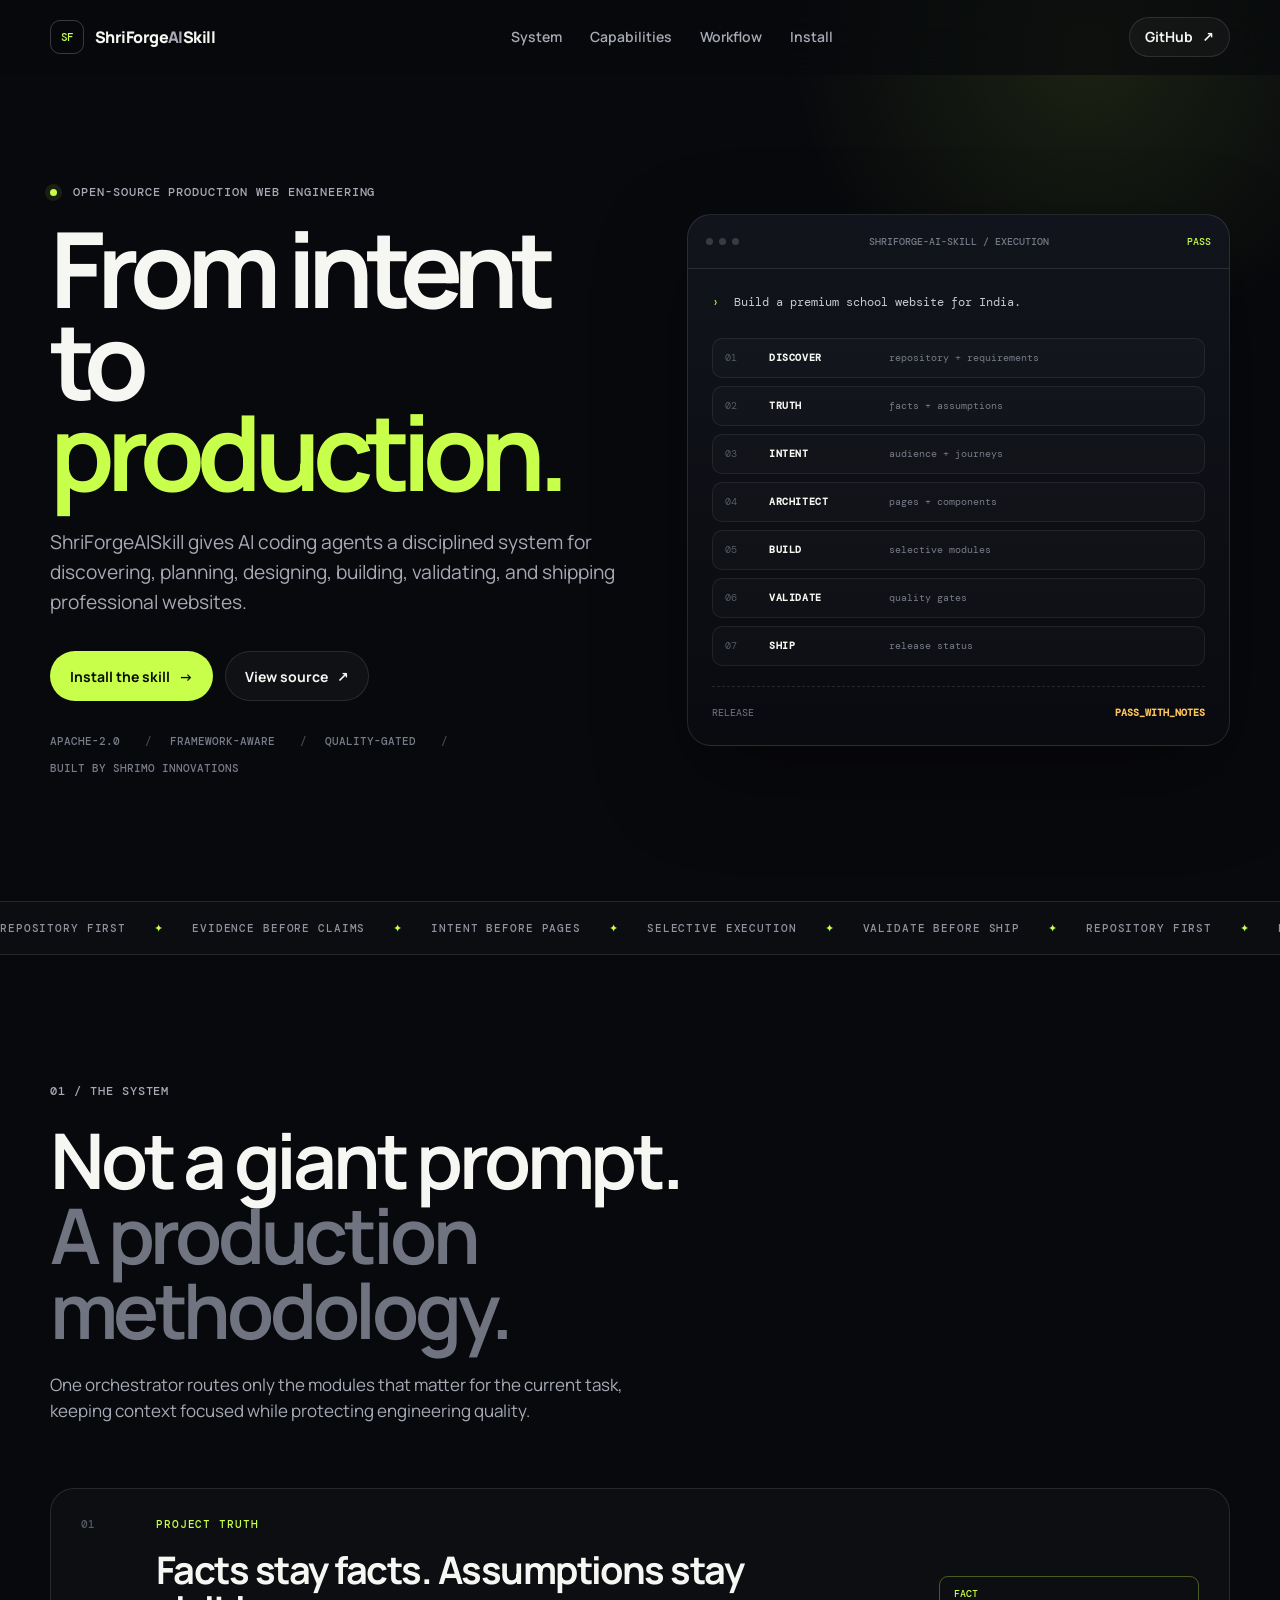
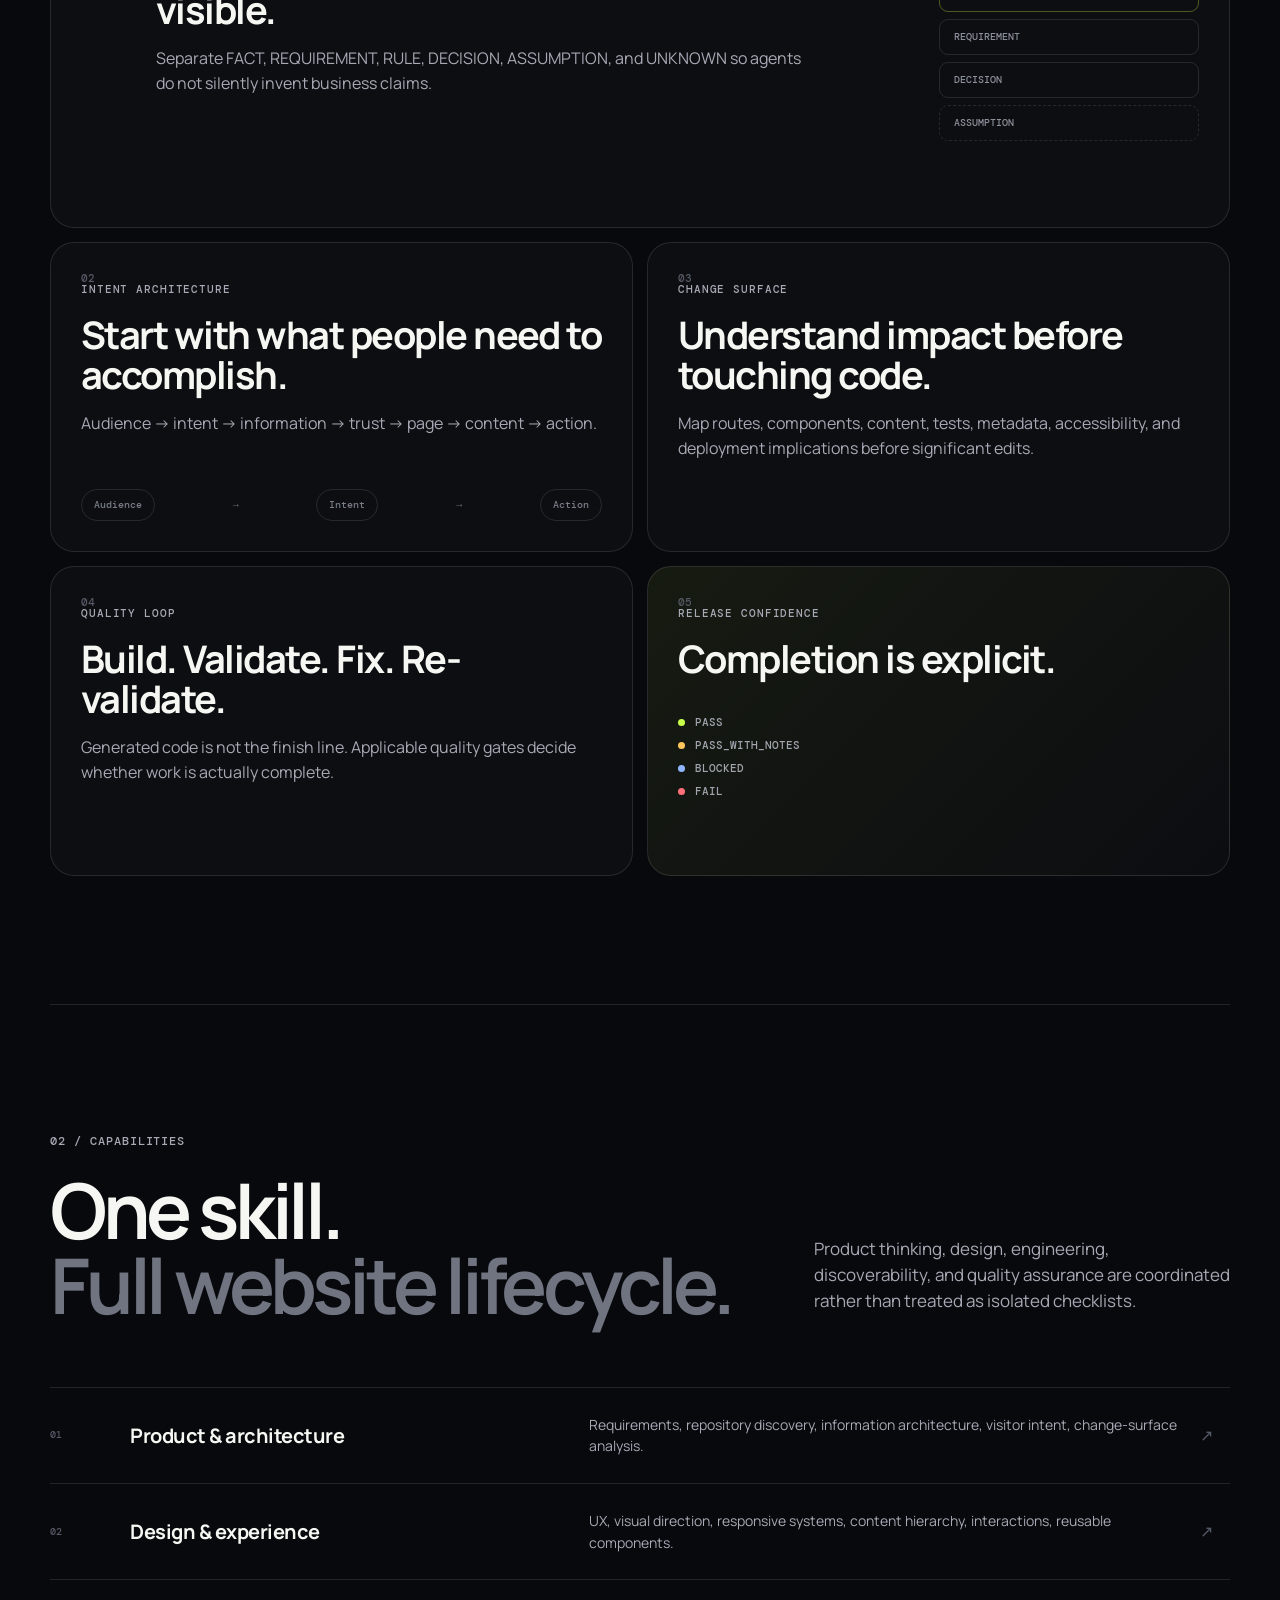
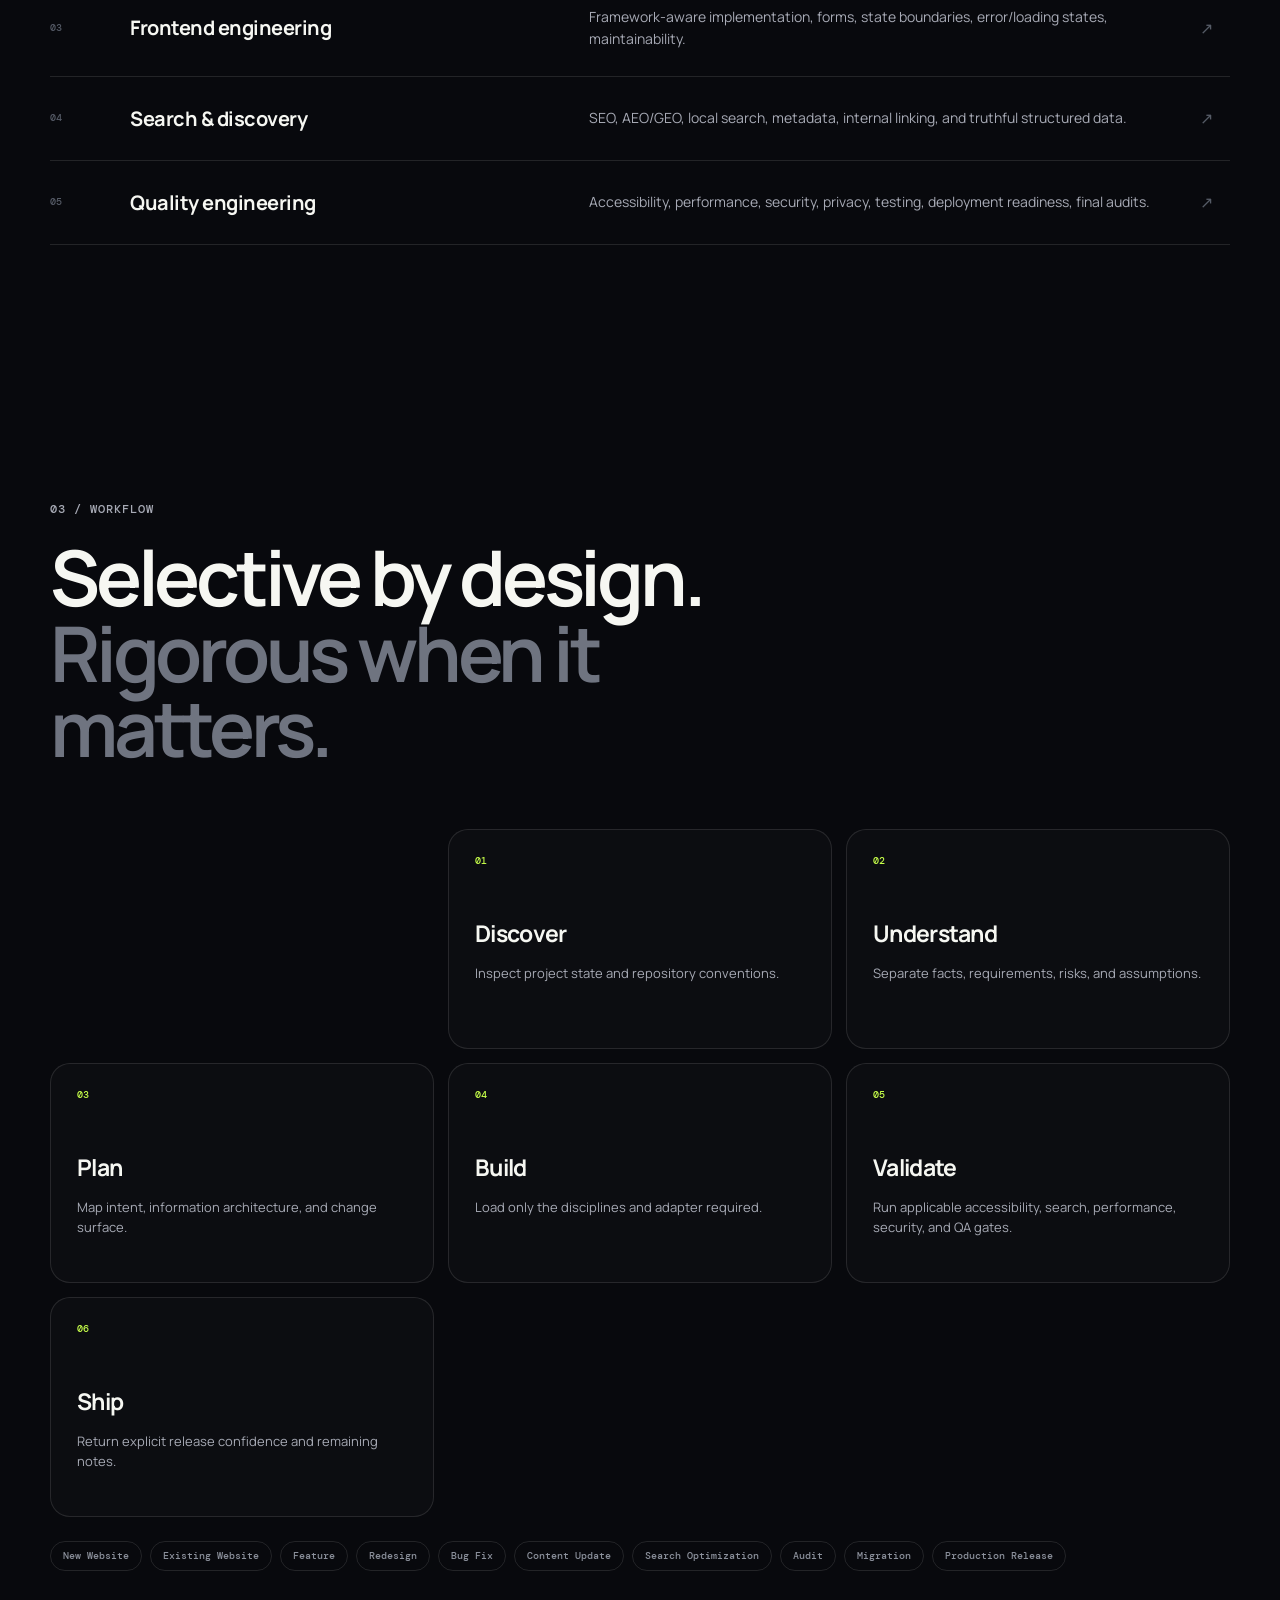
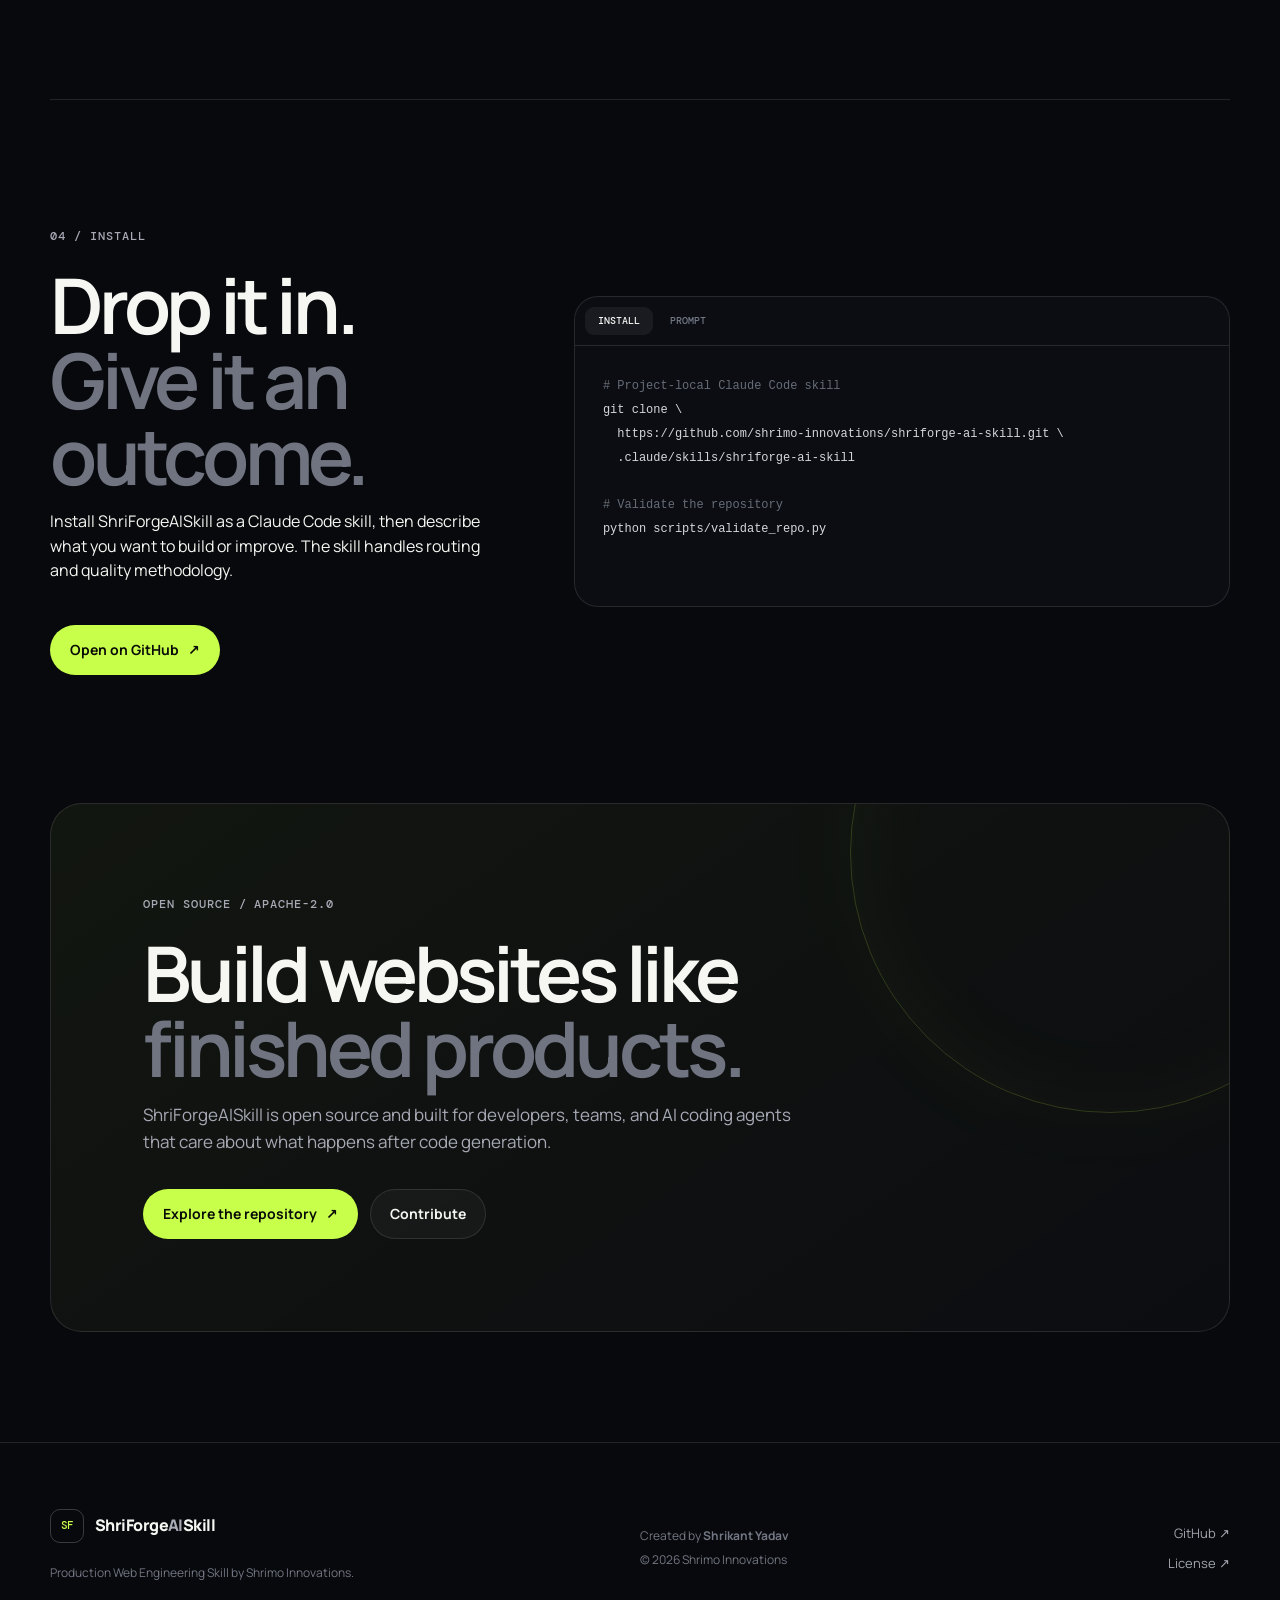
==== docs/index.html @ 7e8d6f3f "feat: add official GitHub Pages website for v1.1.0" ====
<!doctype html>
<html lang="en">
<head>
  <meta charset="utf-8">
  <meta name="viewport" content="width=device-width, initial-scale=1">
  <meta name="description" content="ShriForgeAISkill is an open-source production web engineering skill by Shrimo Innovations for planning, designing, building, validating, and shipping professional websites.">
  <meta name="theme-color" content="#08090d">
  <meta property="og:title" content="ShriForgeAISkill — Production Web Engineering Skill">
  <meta property="og:description" content="From intent to production. An open-source Agent Skill by Shrimo Innovations.">
  <meta property="og:type" content="website">
  <meta name="twitter:card" content="summary_large_image">
  <title>ShriForgeAISkill — Production Web Engineering Skill</title>
  <link rel="preconnect" href="https://fonts.googleapis.com">
  <link rel="preconnect" href="https://fonts.gstatic.com" crossorigin>
  <link href="https://fonts.googleapis.com/css2?family=DM+Mono:wght@400;500&family=Manrope:wght@400;500;600;700;800&display=swap" rel="stylesheet">
  <link rel="stylesheet" href="styles.css">
  <script defer src="script.js"></script>
</head>
<body>
  <a class="skip-link" href="#main">Skip to content</a>

  <div class="page-glow" aria-hidden="true"></div>
  <div class="grid-noise" aria-hidden="true"></div>

  <header class="site-header" data-header>
    <div class="shell nav-wrap">
      <a class="brand" href="#top" aria-label="ShriForgeAISkill home">
        <span class="brand-mark" aria-hidden="true">SF</span>
        <span>ShriForge<span class="brand-soft">AI</span>Skill</span>
      </a>

      <nav class="desktop-nav" aria-label="Primary navigation">
        <a href="#system">System</a>
        <a href="#capabilities">Capabilities</a>
        <a href="#workflow">Workflow</a>
        <a href="#install">Install</a>
      </nav>

      <a class="button button-small button-ghost" href="https://github.com/shrimo-innovations/shriforge-ai-skill" target="_blank" rel="noreferrer">
        GitHub
        <span aria-hidden="true">↗</span>
      </a>
    </div>
  </header>

  <main id="main">
    <section class="hero shell" id="top">
      <div class="hero-copy reveal">
        <p class="eyebrow"><span class="status-dot" aria-hidden="true"></span> Open-source production web engineering</p>
        <h1>From intent<br>to <span class="accent">production.</span></h1>
        <p class="hero-lede">
          ShriForgeAISkill gives AI coding agents a disciplined system for discovering, planning,
          designing, building, validating, and shipping professional websites.
        </p>
        <div class="hero-actions">
          <a class="button button-primary" href="#install">Install the skill <span aria-hidden="true">→</span></a>
          <a class="button button-ghost" href="https://github.com/shrimo-innovations/shriforge-ai-skill" target="_blank" rel="noreferrer">View source <span aria-hidden="true">↗</span></a>
        </div>
        <div class="hero-meta" aria-label="Project details">
          <span>Apache-2.0</span>
          <span>Framework-aware</span>
          <span>Quality-gated</span>
          <span>Built by Shrimo Innovations</span>
        </div>
      </div>

      <div class="hero-system reveal" aria-label="ShriForgeAISkill workflow visualization">
        <div class="terminal-card">
          <div class="terminal-top">
            <span class="terminal-dots" aria-hidden="true"><i></i><i></i><i></i></span>
            <span class="terminal-title">shriforge-ai-skill / execution</span>
            <span class="terminal-state">PASS</span>
          </div>
          <div class="terminal-body">
            <p><span class="prompt">›</span> Build a premium school website for India.</p>
            <div class="trace">
              <div><span>01</span><strong>DISCOVER</strong><em>repository + requirements</em></div>
              <div><span>02</span><strong>TRUTH</strong><em>facts + assumptions</em></div>
              <div><span>03</span><strong>INTENT</strong><em>audience + journeys</em></div>
              <div><span>04</span><strong>ARCHITECT</strong><em>pages + components</em></div>
              <div><span>05</span><strong>BUILD</strong><em>selective modules</em></div>
              <div><span>06</span><strong>VALIDATE</strong><em>quality gates</em></div>
              <div><span>07</span><strong>SHIP</strong><em>release status</em></div>
            </div>
            <div class="terminal-result">
              <span>release</span>
              <strong>PASS_WITH_NOTES</strong>
            </div>
          </div>
        </div>
      </div>
    </section>

    <section class="marquee" aria-label="Core principles">
      <div class="marquee-track">
        <span>REPOSITORY FIRST</span><i>✦</i><span>EVIDENCE BEFORE CLAIMS</span><i>✦</i><span>INTENT BEFORE PAGES</span><i>✦</i><span>SELECTIVE EXECUTION</span><i>✦</i><span>VALIDATE BEFORE SHIP</span><i>✦</i>
        <span>REPOSITORY FIRST</span><i>✦</i><span>EVIDENCE BEFORE CLAIMS</span><i>✦</i><span>INTENT BEFORE PAGES</span><i>✦</i><span>SELECTIVE EXECUTION</span><i>✦</i><span>VALIDATE BEFORE SHIP</span><i>✦</i>
      </div>
    </section>

    <section class="section shell" id="system">
      <div class="section-heading reveal">
        <p class="kicker">01 / THE SYSTEM</p>
        <h2>Not a giant prompt.<br><span>A production methodology.</span></h2>
        <p>One orchestrator routes only the modules that matter for the current task, keeping context focused while protecting engineering quality.</p>
      </div>

      <div class="feature-grid">
        <article class="feature-card feature-card-wide reveal">
          <div class="feature-index">01</div>
          <div>
            <p class="card-label">Project Truth</p>
            <h3>Facts stay facts. Assumptions stay visible.</h3>
            <p>Separate FACT, REQUIREMENT, RULE, DECISION, ASSUMPTION, and UNKNOWN so agents do not silently invent business claims.</p>
          </div>
          <div class="truth-stack" aria-hidden="true">
            <span class="truth-fact">FACT</span>
            <span>REQUIREMENT</span>
            <span>DECISION</span>
            <span class="truth-assumption">ASSUMPTION</span>
          </div>
        </article>

        <article class="feature-card reveal">
          <div class="feature-index">02</div>
          <p class="card-label">Intent architecture</p>
          <h3>Start with what people need to accomplish.</h3>
          <p>Audience → intent → information → trust → page → content → action.</p>
          <div class="mini-flow" aria-hidden="true"><span>Audience</span><b>→</b><span>Intent</span><b>→</b><span>Action</span></div>
        </article>

        <article class="feature-card reveal">
          <div class="feature-index">03</div>
          <p class="card-label">Change surface</p>
          <h3>Understand impact before touching code.</h3>
          <p>Map routes, components, content, tests, metadata, accessibility, and deployment implications before significant edits.</p>
        </article>

        <article class="feature-card reveal">
          <div class="feature-index">04</div>
          <p class="card-label">Quality loop</p>
          <h3>Build. Validate. Fix. Re-validate.</h3>
          <p>Generated code is not the finish line. Applicable quality gates decide whether work is actually complete.</p>
        </article>

        <article class="feature-card feature-card-accent reveal">
          <div class="feature-index">05</div>
          <p class="card-label">Release confidence</p>
          <h3>Completion is explicit.</h3>
          <div class="release-list">
            <span><i class="state-pass"></i> PASS</span>
            <span><i class="state-notes"></i> PASS_WITH_NOTES</span>
            <span><i class="state-block"></i> BLOCKED</span>
            <span><i class="state-fail"></i> FAIL</span>
          </div>
        </article>
      </div>
    </section>

    <section class="section section-border shell" id="capabilities">
      <div class="section-heading section-heading-split reveal">
        <div>
          <p class="kicker">02 / CAPABILITIES</p>
          <h2>One skill.<br><span>Full website lifecycle.</span></h2>
        </div>
        <p>Product thinking, design, engineering, discoverability, and quality assurance are coordinated rather than treated as isolated checklists.</p>
      </div>

      <div class="capability-list">
        <article class="cap-row reveal">
          <span class="cap-num">01</span><h3>Product & architecture</h3><p>Requirements, repository discovery, information architecture, visitor intent, change-surface analysis.</p><span class="cap-arrow" aria-hidden="true">↗</span>
        </article>
        <article class="cap-row reveal">
          <span class="cap-num">02</span><h3>Design & experience</h3><p>UX, visual direction, responsive systems, content hierarchy, interactions, reusable components.</p><span class="cap-arrow" aria-hidden="true">↗</span>
        </article>
        <article class="cap-row reveal">
          <span class="cap-num">03</span><h3>Frontend engineering</h3><p>Framework-aware implementation, forms, state boundaries, error/loading states, maintainability.</p><span class="cap-arrow" aria-hidden="true">↗</span>
        </article>
        <article class="cap-row reveal">
          <span class="cap-num">04</span><h3>Search & discovery</h3><p>SEO, AEO/GEO, local search, metadata, internal linking, and truthful structured data.</p><span class="cap-arrow" aria-hidden="true">↗</span>
        </article>
        <article class="cap-row reveal">
          <span class="cap-num">05</span><h3>Quality engineering</h3><p>Accessibility, performance, security, privacy, testing, deployment readiness, final audits.</p><span class="cap-arrow" aria-hidden="true">↗</span>
        </article>
      </div>
    </section>

    <section class="section shell" id="workflow">
      <div class="section-heading reveal">
        <p class="kicker">03 / WORKFLOW</p>
        <h2>Selective by design.<br><span>Rigorous when it matters.</span></h2>
      </div>

      <div class="workflow-board reveal">
        <div class="workflow-line" aria-hidden="true"></div>
        <div class="workflow-step"><span>01</span><strong>Discover</strong><p>Inspect project state and repository conventions.</p></div>
        <div class="workflow-step"><span>02</span><strong>Understand</strong><p>Separate facts, requirements, risks, and assumptions.</p></div>
        <div class="workflow-step"><span>03</span><strong>Plan</strong><p>Map intent, information architecture, and change surface.</p></div>
        <div class="workflow-step"><span>04</span><strong>Build</strong><p>Load only the disciplines and adapter required.</p></div>
        <div class="workflow-step"><span>05</span><strong>Validate</strong><p>Run applicable accessibility, search, performance, security, and QA gates.</p></div>
        <div class="workflow-step"><span>06</span><strong>Ship</strong><p>Return explicit release confidence and remaining notes.</p></div>
      </div>

      <div class="workflow-tags reveal" aria-label="Supported workflows">
        <span>New Website</span><span>Existing Website</span><span>Feature</span><span>Redesign</span><span>Bug Fix</span><span>Content Update</span><span>Search Optimization</span><span>Audit</span><span>Migration</span><span>Production Release</span>
      </div>
    </section>

    <section class="section section-border shell" id="install">
      <div class="install-grid">
        <div class="section-heading reveal">
          <p class="kicker">04 / INSTALL</p>
          <h2>Drop it in.<br><span>Give it an outcome.</span></h2>
          <p>Install ShriForgeAISkill as a Claude Code skill, then describe what you want to build or improve. The skill handles routing and quality methodology.</p>
          <a class="button button-primary" href="https://github.com/shrimo-innovations/shriforge-ai-skill" target="_blank" rel="noreferrer">Open on GitHub <span aria-hidden="true">↗</span></a>
        </div>

        <div class="code-panel reveal">
          <div class="code-tabs" role="tablist" aria-label="Installation examples">
            <button class="code-tab is-active" type="button" role="tab" aria-selected="true" data-code-tab="install">Install</button>
            <button class="code-tab" type="button" role="tab" aria-selected="false" data-code-tab="prompt">Prompt</button>
          </div>
          <pre class="code-block is-active" data-code-panel="install"><code><span class="code-comment"># Project-local Claude Code skill</span>
git clone \
  https://github.com/shrimo-innovations/shriforge-ai-skill.git \
  .claude/skills/shriforge-ai-skill

<span class="code-comment"># Validate the repository</span>
python scripts/validate_repo.py</code></pre>
          <pre class="code-block" data-code-panel="prompt"><code>Build a production-ready website for a school in India.

Make it professional, trustworthy and mobile-first.
Handle architecture, design, implementation, SEO,
accessibility, performance, testing and final validation.

Do not invent school facts.</code></pre>
        </div>
      </div>
    </section>

    <section class="cta-section shell reveal">
      <div class="cta-orb" aria-hidden="true"></div>
      <p class="kicker">OPEN SOURCE / APACHE-2.0</p>
      <h2>Build websites like<br><span>finished products.</span></h2>
      <p>ShriForgeAISkill is open source and built for developers, teams, and AI coding agents that care about what happens after code generation.</p>
      <div class="hero-actions cta-actions">
        <a class="button button-primary" href="https://github.com/shrimo-innovations/shriforge-ai-skill" target="_blank" rel="noreferrer">Explore the repository <span aria-hidden="true">↗</span></a>
        <a class="button button-ghost" href="https://github.com/shrimo-innovations/shriforge-ai-skill/issues" target="_blank" rel="noreferrer">Contribute</a>
      </div>
    </section>
  </main>

  <footer class="site-footer">
    <div class="shell footer-grid">
      <div>
        <a class="brand footer-brand" href="#top"><span class="brand-mark" aria-hidden="true">SF</span><span>ShriForge<span class="brand-soft">AI</span>Skill</span></a>
        <p>Production Web Engineering Skill by Shrimo Innovations.</p>
      </div>
      <div class="footer-meta">
        <p>Created by <strong>Shrikant Yadav</strong></p>
        <p>© <span data-year></span> Shrimo Innovations</p>
      </div>
      <div class="footer-links">
        <a href="https://github.com/shrimo-innovations/shriforge-ai-skill" target="_blank" rel="noreferrer">GitHub ↗</a>
        <a href="https://github.com/shrimo-innovations/shriforge-ai-skill/blob/main/LICENSE" target="_blank" rel="noreferrer">License ↗</a>
      </div>
    </div>
  </footer>
</body>
</html>
---- docs/styles.css ----
:root {
  --bg: #08090d;
  --surface: #0e1016;
  --surface-2: #12151d;
  --line: rgba(255, 255, 255, .11);
  --line-strong: rgba(255, 255, 255, .2);
  --text: #f6f7f2;
  --muted: #a7aab5;
  --accent: #c7ff4a;
  --accent-2: #78f5c6;
  --danger: #ff6f77;
  --warning: #ffc65b;
  --radius: 24px;
  --shell: min(1180px, calc(100vw - 40px));
}

* { box-sizing: border-box; }
html { scroll-behavior: smooth; }
body {
  margin: 0;
  color: var(--text);
  background: var(--bg);
  font-family: "Manrope", system-ui, sans-serif;
  line-height: 1.55;
  overflow-x: hidden;
}

a { color: inherit; text-decoration: none; }
button, a { -webkit-tap-highlight-color: transparent; }
button { font: inherit; }
::selection { background: var(--accent); color: #0a0c08; }

.skip-link {
  position: fixed;
  left: 16px;
  top: 16px;
  z-index: 1000;
  padding: 10px 14px;
  background: var(--accent);
  color: #0a0c08;
  transform: translateY(-140%);
  transition: transform .2s ease;
}
.skip-link:focus { transform: translateY(0); }

:focus-visible { outline: 2px solid var(--accent); outline-offset: 4px; }

.page-glow {
  position: fixed;
  inset: -30vh auto auto 60vw;
  width: 50vw;
  height: 50vw;
  border-radius: 50%;
  background: radial-gradient(circle, rgba(199,255,74,.10), rgba(199,255,74,0) 68%);
  pointer-events: none;
  z-index: -2;
}

.grid-noise {
  position: fixed;
  inset: 0;
  z-index: -3;
  pointer-events: none;
  opacity: .22;
  background-image:
    linear-gradient(rgba(255,255,255,.03) 1px, transparent 1px),
    linear-gradient(90deg, rgba(255,255,255,.03) 1px, transparent 1px);
  background-size: 72px 72px;
  mask-image: linear-gradient(to bottom, black, transparent 90%);
}

.shell { width: var(--shell); margin-inline: auto; }

.site-header {
  position: sticky;
  top: 0;
  z-index: 100;
  border-bottom: 1px solid transparent;
  background: rgba(8,9,13,.68);
  backdrop-filter: blur(18px);
  transition: border-color .2s ease, background .2s ease;
}
.site-header.is-scrolled { border-bottom-color: var(--line); background: rgba(8,9,13,.88); }
.nav-wrap { min-height: 74px; display: flex; align-items: center; justify-content: space-between; gap: 24px; }
.brand { display: inline-flex; align-items: center; gap: 11px; font-weight: 800; letter-spacing: -.035em; }
.brand-mark {
  width: 34px;
  height: 34px;
  display: grid;
  place-items: center;
  border: 1px solid var(--line-strong);
  border-radius: 10px;
  color: var(--accent);
  font: 500 11px/1 "DM Mono", monospace;
}
.brand-soft { color: var(--muted); }
.desktop-nav { display: flex; gap: 28px; color: var(--muted); font-size: 14px; font-weight: 600; }
.desktop-nav a { transition: color .2s ease; }
.desktop-nav a:hover { color: var(--text); }

.button {
  display: inline-flex;
  align-items: center;
  justify-content: center;
  gap: 9px;
  min-height: 50px;
  padding: 0 19px;
  border: 1px solid transparent;
  border-radius: 999px;
  font-weight: 700;
  font-size: 14px;
  transition: transform .2s ease, border-color .2s ease, background .2s ease;
}
.button:hover { transform: translateY(-2px); }
.button-small { min-height: 40px; padding-inline: 15px; }
.button-primary { background: var(--accent); color: #0a0c08; }
.button-primary:hover { background: #d2ff68; }
.button-ghost { background: rgba(255,255,255,.035); border-color: var(--line); }
.button-ghost:hover { border-color: var(--line-strong); background: rgba(255,255,255,.065); }

.hero {
  min-height: calc(100vh - 74px);
  display: grid;
  grid-template-columns: 1.02fr .98fr;
  align-items: center;
  gap: 72px;
  padding-block: 72px 88px;
}
.eyebrow, .kicker {
  margin: 0 0 22px;
  color: var(--muted);
  font: 500 12px/1.4 "DM Mono", monospace;
  letter-spacing: .08em;
  text-transform: uppercase;
}
.status-dot { display: inline-block; width: 7px; height: 7px; margin-right: 8px; border-radius: 50%; background: var(--accent); box-shadow: 0 0 0 5px rgba(199,255,74,.09); }
.hero h1 {
  margin: 0;
  font-size: clamp(60px, 8.2vw, 118px);
  line-height: .87;
  letter-spacing: -.075em;
  font-weight: 700;
}
.accent { color: var(--accent); }
.hero-lede {
  max-width: 660px;
  margin: 32px 0 0;
  color: var(--muted);
  font-size: clamp(17px, 1.5vw, 20px);
}
.hero-actions { display: flex; flex-wrap: wrap; gap: 12px; margin-top: 34px; }
.hero-meta { display: flex; flex-wrap: wrap; gap: 10px 18px; margin-top: 32px; color: #777c89; font: 500 11px/1.5 "DM Mono", monospace; text-transform: uppercase; }
.hero-meta span:not(:last-child)::after { content: " /"; margin-left: 18px; color: #444852; }

.terminal-card { border: 1px solid var(--line); border-radius: var(--radius); overflow: hidden; background: linear-gradient(180deg, rgba(18,21,29,.96), rgba(10,11,16,.95)); box-shadow: 0 32px 90px rgba(0,0,0,.35); }
.terminal-top { display: grid; grid-template-columns: 1fr auto 1fr; align-items: center; gap: 18px; min-height: 54px; padding: 0 18px; border-bottom: 1px solid var(--line); color: #747986; font: 500 10px/1 "DM Mono", monospace; text-transform: uppercase; }
.terminal-dots { display: flex; gap: 6px; }
.terminal-dots i { width: 7px; height: 7px; border-radius: 50%; background: #373b45; }
.terminal-title { text-align: center; }
.terminal-state { justify-self: end; color: var(--accent); }
.terminal-body { padding: 24px; font-family: "DM Mono", monospace; }
.terminal-body > p { margin: 0 0 26px; color: #c7cad2; font-size: 12px; }
.prompt { color: var(--accent); margin-right: 8px; }
.trace { display: grid; gap: 8px; }
.trace div { display: grid; grid-template-columns: 34px 110px 1fr; align-items: center; gap: 10px; min-height: 40px; padding: 0 12px; border: 1px solid rgba(255,255,255,.07); border-radius: 10px; background: rgba(255,255,255,.018); }
.trace span { color: #555b66; font-size: 10px; }
.trace strong { color: var(--text); font-size: 10px; letter-spacing: .06em; }
.trace em { color: #777c89; font-size: 10px; font-style: normal; }
.terminal-result { display: flex; justify-content: space-between; margin-top: 20px; padding-top: 18px; border-top: 1px dashed var(--line); color: #747986; font-size: 10px; text-transform: uppercase; }
.terminal-result strong { color: var(--warning); }

.marquee { overflow: hidden; border-block: 1px solid var(--line); background: rgba(255,255,255,.018); }
.marquee-track { width: max-content; display: flex; align-items: center; gap: 28px; min-height: 52px; animation: marquee 34s linear infinite; color: #8e939e; font: 500 11px/1 "DM Mono", monospace; letter-spacing: .08em; }
.marquee-track i { color: var(--accent); font-style: normal; }
@keyframes marquee { to { transform: translateX(-50%); } }

.section { padding-block: 128px; }
.section-border { border-top: 1px solid var(--line); }
.section-heading { max-width: 780px; margin-bottom: 64px; }
.section-heading h2, .cta-section h2 { margin: 0; font-size: clamp(42px, 6vw, 78px); line-height: .98; letter-spacing: -.055em; font-weight: 650; }
.section-heading h2 span, .cta-section h2 span { color: #6f7480; }
.section-heading > p:last-child { max-width: 620px; margin: 24px 0 0; color: var(--muted); font-size: 17px; }
.section-heading-split { max-width: none; display: grid; grid-template-columns: 1.1fr .65fr; align-items: end; gap: 60px; }
.section-heading-split > p { margin-bottom: 8px !important; }

.feature-grid { display: grid; grid-template-columns: repeat(2, 1fr); gap: 14px; }
.feature-card { position: relative; min-height: 310px; padding: 30px; border: 1px solid var(--line); border-radius: var(--radius); background: rgba(255,255,255,.022); overflow: hidden; }
.feature-card::before { content: ""; position: absolute; inset: 0; background: radial-gradient(circle at 90% 10%, rgba(199,255,74,.065), transparent 38%); opacity: 0; transition: opacity .3s ease; }
.feature-card:hover::before { opacity: 1; }
.feature-card-wide { grid-column: 1 / -1; min-height: 340px; display: grid; grid-template-columns: 55px 1fr 260px; gap: 20px; align-items: start; }
.feature-card-accent { background: linear-gradient(135deg, rgba(199,255,74,.075), rgba(255,255,255,.018)); }
.feature-index { color: #555b66; font: 500 11px/1 "DM Mono", monospace; }
.card-label { margin: 0 0 20px; color: var(--accent); font: 500 11px/1 "DM Mono", monospace; text-transform: uppercase; letter-spacing: .08em; }
.feature-card h3 { max-width: 650px; margin: 0; font-size: clamp(26px, 3vw, 38px); line-height: 1.05; letter-spacing: -.04em; }
.feature-card > p, .feature-card > div > p:last-of-type { max-width: 650px; color: var(--muted); }
.truth-stack { align-self: center; display: grid; gap: 7px; }
.truth-stack span { padding: 12px 14px; border: 1px solid var(--line); border-radius: 9px; color: #8c919c; font: 500 10px/1 "DM Mono", monospace; }
.truth-stack .truth-fact { border-color: rgba(199,255,74,.32); color: var(--accent); }
.truth-stack .truth-assumption { border-style: dashed; }
.mini-flow { position: absolute; left: 30px; right: 30px; bottom: 30px; display: flex; align-items: center; justify-content: space-between; color: #777d87; font: 500 10px/1 "DM Mono", monospace; }
.mini-flow span { padding: 10px 12px; border: 1px solid var(--line); border-radius: 999px; }
.release-list { display: grid; gap: 12px; margin-top: 38px; }
.release-list span { display: flex; align-items: center; gap: 10px; color: #a1a5ae; font: 500 11px/1 "DM Mono", monospace; }
.release-list i { width: 7px; height: 7px; border-radius: 50%; }
.state-pass { background: var(--accent); }.state-notes { background: var(--warning); }.state-block { background: #8fb7ff; }.state-fail { background: var(--danger); }

.capability-list { border-top: 1px solid var(--line); }
.cap-row { display: grid; grid-template-columns: 58px 1fr 1.35fr 30px; gap: 22px; align-items: center; padding: 26px 0; border-bottom: 1px solid var(--line); }
.cap-num { color: #555b66; font: 500 10px/1 "DM Mono", monospace; }
.cap-row h3 { margin: 0; font-size: 20px; letter-spacing: -.025em; }
.cap-row p { margin: 0; color: var(--muted); font-size: 14px; }
.cap-arrow { color: #555b66; transition: color .2s ease, transform .2s ease; }
.cap-row:hover .cap-arrow { color: var(--accent); transform: translate(2px,-2px); }

.workflow-board { position: relative; display: grid; grid-template-columns: repeat(3, 1fr); gap: 14px; }
.workflow-step { min-height: 220px; padding: 26px; border: 1px solid var(--line); border-radius: 20px; background: rgba(255,255,255,.02); }
.workflow-step > span { display: block; margin-bottom: 50px; color: var(--accent); font: 500 10px/1 "DM Mono", monospace; }
.workflow-step strong { display: block; font-size: 23px; letter-spacing: -.03em; }
.workflow-step p { margin: 11px 0 0; color: var(--muted); font-size: 13px; }
.workflow-tags { display: flex; flex-wrap: wrap; gap: 8px; margin-top: 24px; }
.workflow-tags span { padding: 9px 12px; border: 1px solid var(--line); border-radius: 999px; color: #8b909b; font: 500 10px/1 "DM Mono", monospace; }

.install-grid { display: grid; grid-template-columns: .82fr 1.18fr; gap: 68px; align-items: center; }
.install-grid .section-heading { margin: 0; }
.install-grid .button { margin-top: 26px; }
.code-panel { border: 1px solid var(--line); border-radius: var(--radius); overflow: hidden; background: #0b0d12; }
.code-tabs { display: flex; gap: 4px; padding: 10px; border-bottom: 1px solid var(--line); }
.code-tab { border: 0; border-radius: 9px; padding: 9px 13px; color: #737885; background: transparent; cursor: pointer; font: 500 10px/1 "DM Mono", monospace; text-transform: uppercase; }
.code-tab.is-active { color: var(--text); background: rgba(255,255,255,.06); }
.code-block { display: none; min-height: 260px; margin: 0; padding: 28px; overflow-x: auto; color: #d4d7df; font: 400 12px/1.9 "DM Mono", monospace; white-space: pre-wrap; }
.code-block.is-active { display: block; }
.code-comment { color: #666c77; }

.cta-section { position: relative; margin-bottom: 110px; padding: 92px; border: 1px solid var(--line); border-radius: 32px; overflow: hidden; background: linear-gradient(145deg, rgba(199,255,74,.055), rgba(255,255,255,.02)); }
.cta-section > p:not(.kicker) { max-width: 660px; color: var(--muted); font-size: 17px; }
.cta-orb { position: absolute; right: -12%; top: -40%; width: 520px; height: 520px; border: 1px solid rgba(199,255,74,.18); border-radius: 50%; box-shadow: inset 0 0 100px rgba(199,255,74,.04), 0 0 100px rgba(199,255,74,.03); }

.site-footer { border-top: 1px solid var(--line); }
.footer-grid { min-height: 210px; display: grid; grid-template-columns: 1.2fr .8fr .4fr; gap: 30px; align-items: center; }
.footer-brand { margin-bottom: 16px; }
.footer-grid p { margin: 5px 0; color: #727783; font-size: 12px; }
.footer-links { justify-self: end; display: grid; gap: 10px; text-align: right; color: #a1a5ae; font-size: 13px; }

.reveal { opacity: 0; transform: translateY(22px); transition: opacity .7s ease, transform .7s ease; }
.reveal.is-visible { opacity: 1; transform: translateY(0); }

@media (max-width: 980px) {
  :root { --shell: min(100% - 32px, 760px); }
  .desktop-nav { display: none; }
  .hero { grid-template-columns: 1fr; gap: 52px; min-height: auto; padding-top: 90px; }
  .hero h1 { font-size: clamp(62px, 15vw, 100px); }
  .section-heading-split, .install-grid { grid-template-columns: 1fr; gap: 30px; }
  .feature-card-wide { grid-template-columns: 40px 1fr; }
  .truth-stack { grid-column: 2; width: min(100%, 320px); }
  .workflow-board { grid-template-columns: repeat(2, 1fr); }
  .cap-row { grid-template-columns: 42px 1fr 24px; }
  .cap-row p { grid-column: 2; }
  .cap-arrow { grid-column: 3; grid-row: 1; }
  .cta-section { padding: 62px 42px; }
  .footer-grid { grid-template-columns: 1fr 1fr; padding-block: 54px; }
  .footer-links { grid-column: 1 / -1; justify-self: start; text-align: left; display: flex; gap: 20px; }
}

@media (max-width: 640px) {
  :root { --shell: calc(100% - 24px); }
  .site-header .button-small { display: none; }
  .nav-wrap { min-height: 66px; }
  .hero { padding-block: 72px 70px; }
  .hero h1 { font-size: clamp(54px, 18vw, 80px); }
  .hero-lede { font-size: 16px; }
  .hero-actions .button { width: 100%; }
  .hero-meta span::after { display: none; }
  .terminal-top { grid-template-columns: auto 1fr; }
  .terminal-title { display: none; }
  .terminal-state { justify-self: end; }
  .trace div { grid-template-columns: 26px 88px 1fr; padding-inline: 9px; }
  .trace em { font-size: 8px; }
  .section { padding-block: 88px; }
  .section-heading { margin-bottom: 42px; }
  .section-heading h2, .cta-section h2 { font-size: clamp(40px, 13vw, 58px); }
  .feature-grid { grid-template-columns: 1fr; }
  .feature-card-wide { grid-column: auto; grid-template-columns: 1fr; }
  .feature-card-wide .feature-index { margin-bottom: 14px; }
  .truth-stack { grid-column: 1; }
  .workflow-board { grid-template-columns: 1fr; }
  .workflow-step { min-height: 190px; }
  .cap-row { grid-template-columns: 34px 1fr 18px; gap: 12px; }
  .code-block { min-height: 320px; padding: 20px; font-size: 10px; }
  .cta-section { margin-bottom: 70px; padding: 44px 24px; border-radius: 24px; }
  .cta-actions .button { width: 100%; }
  .footer-grid { grid-template-columns: 1fr; }
  .footer-links { grid-column: auto; }
}

@media (prefers-reduced-motion: reduce) {
  html { scroll-behavior: auto; }
  *, *::before, *::after { animation-duration: .01ms !important; animation-iteration-count: 1 !important; transition-duration: .01ms !important; }
  .reveal { opacity: 1; transform: none; }
}
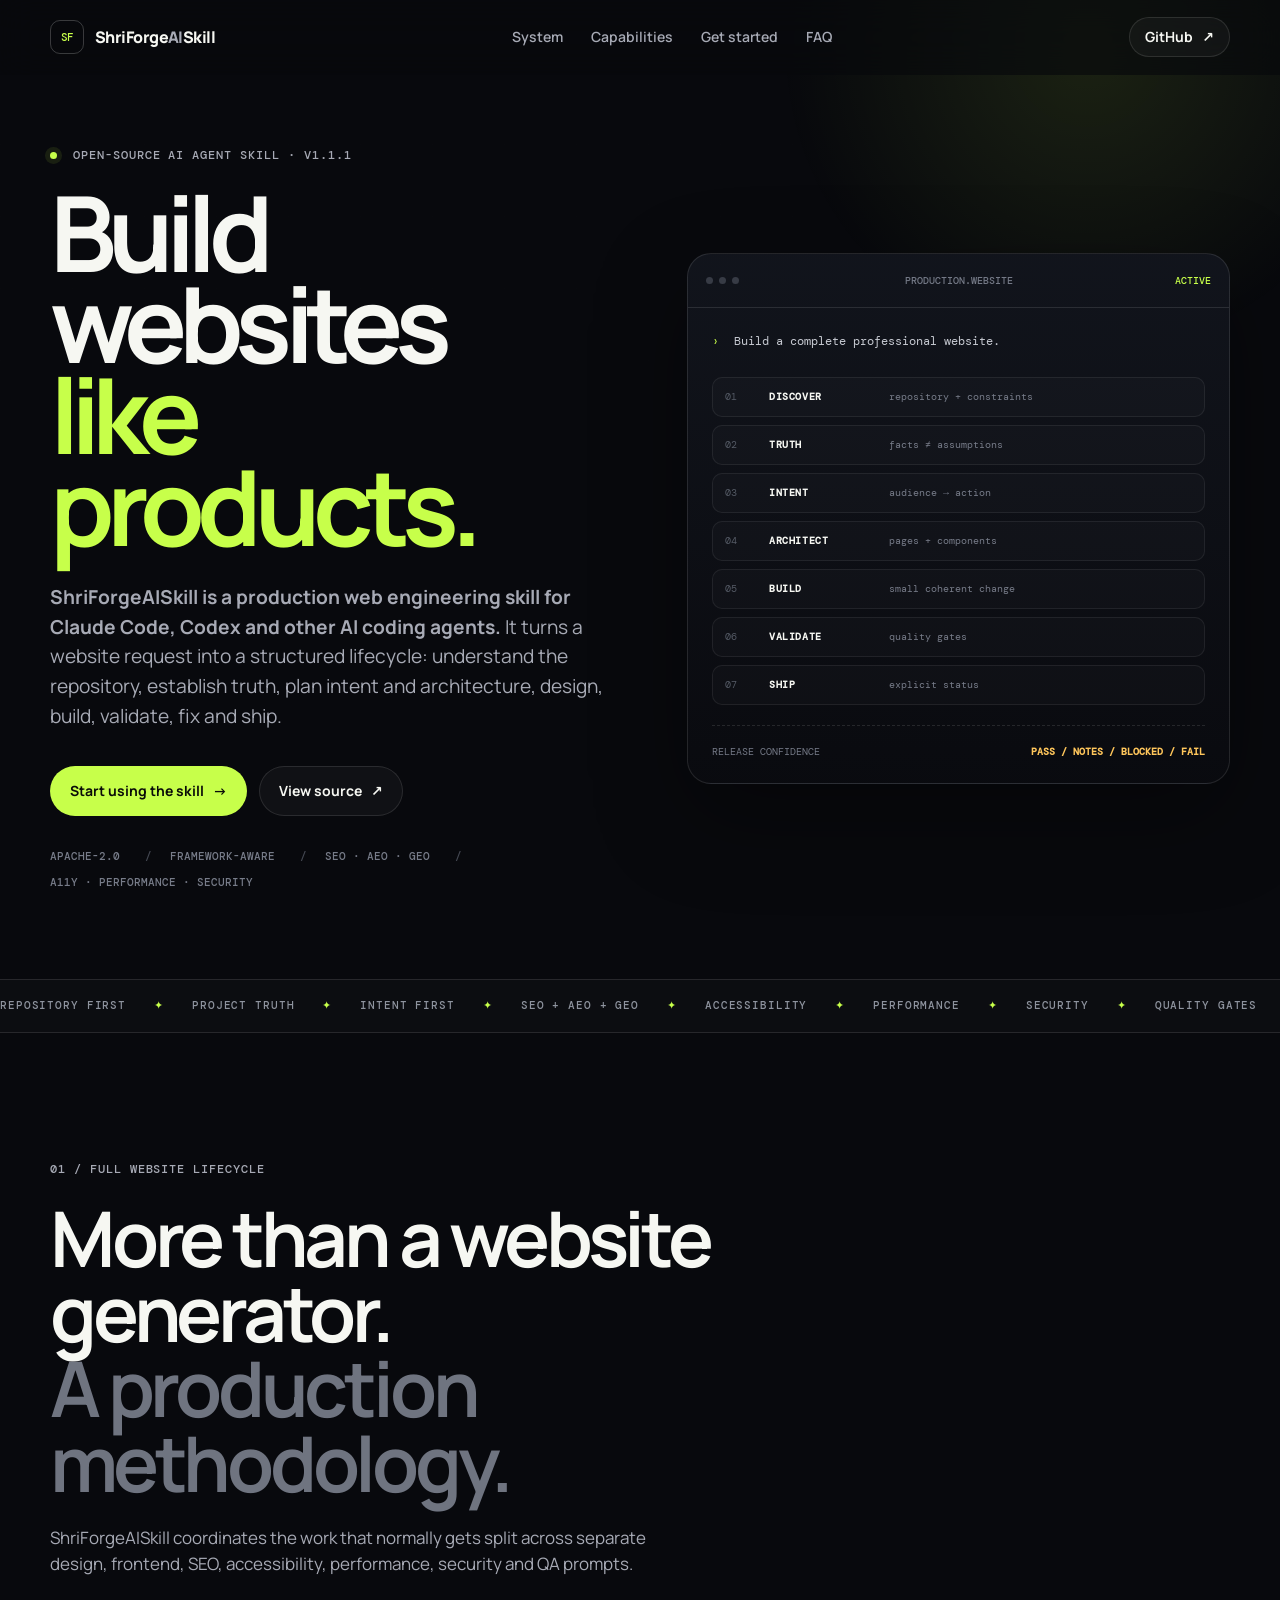
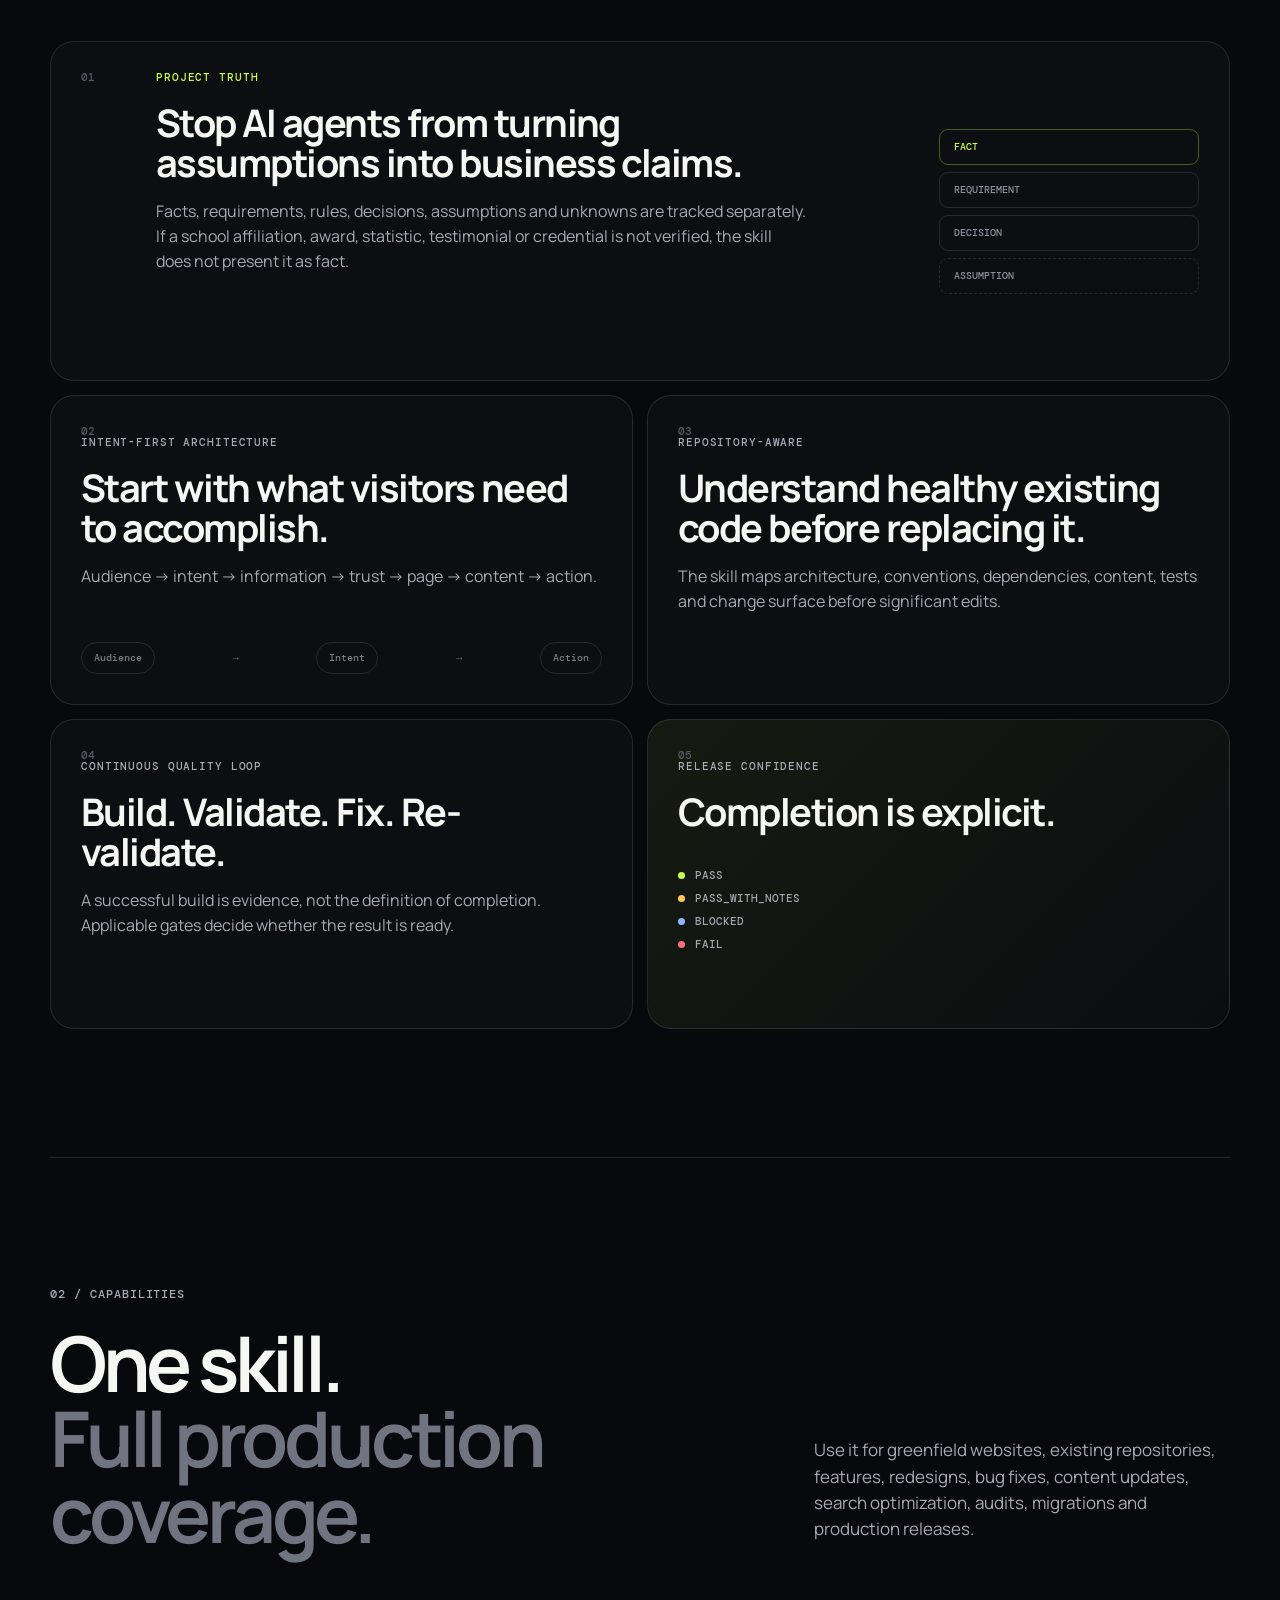
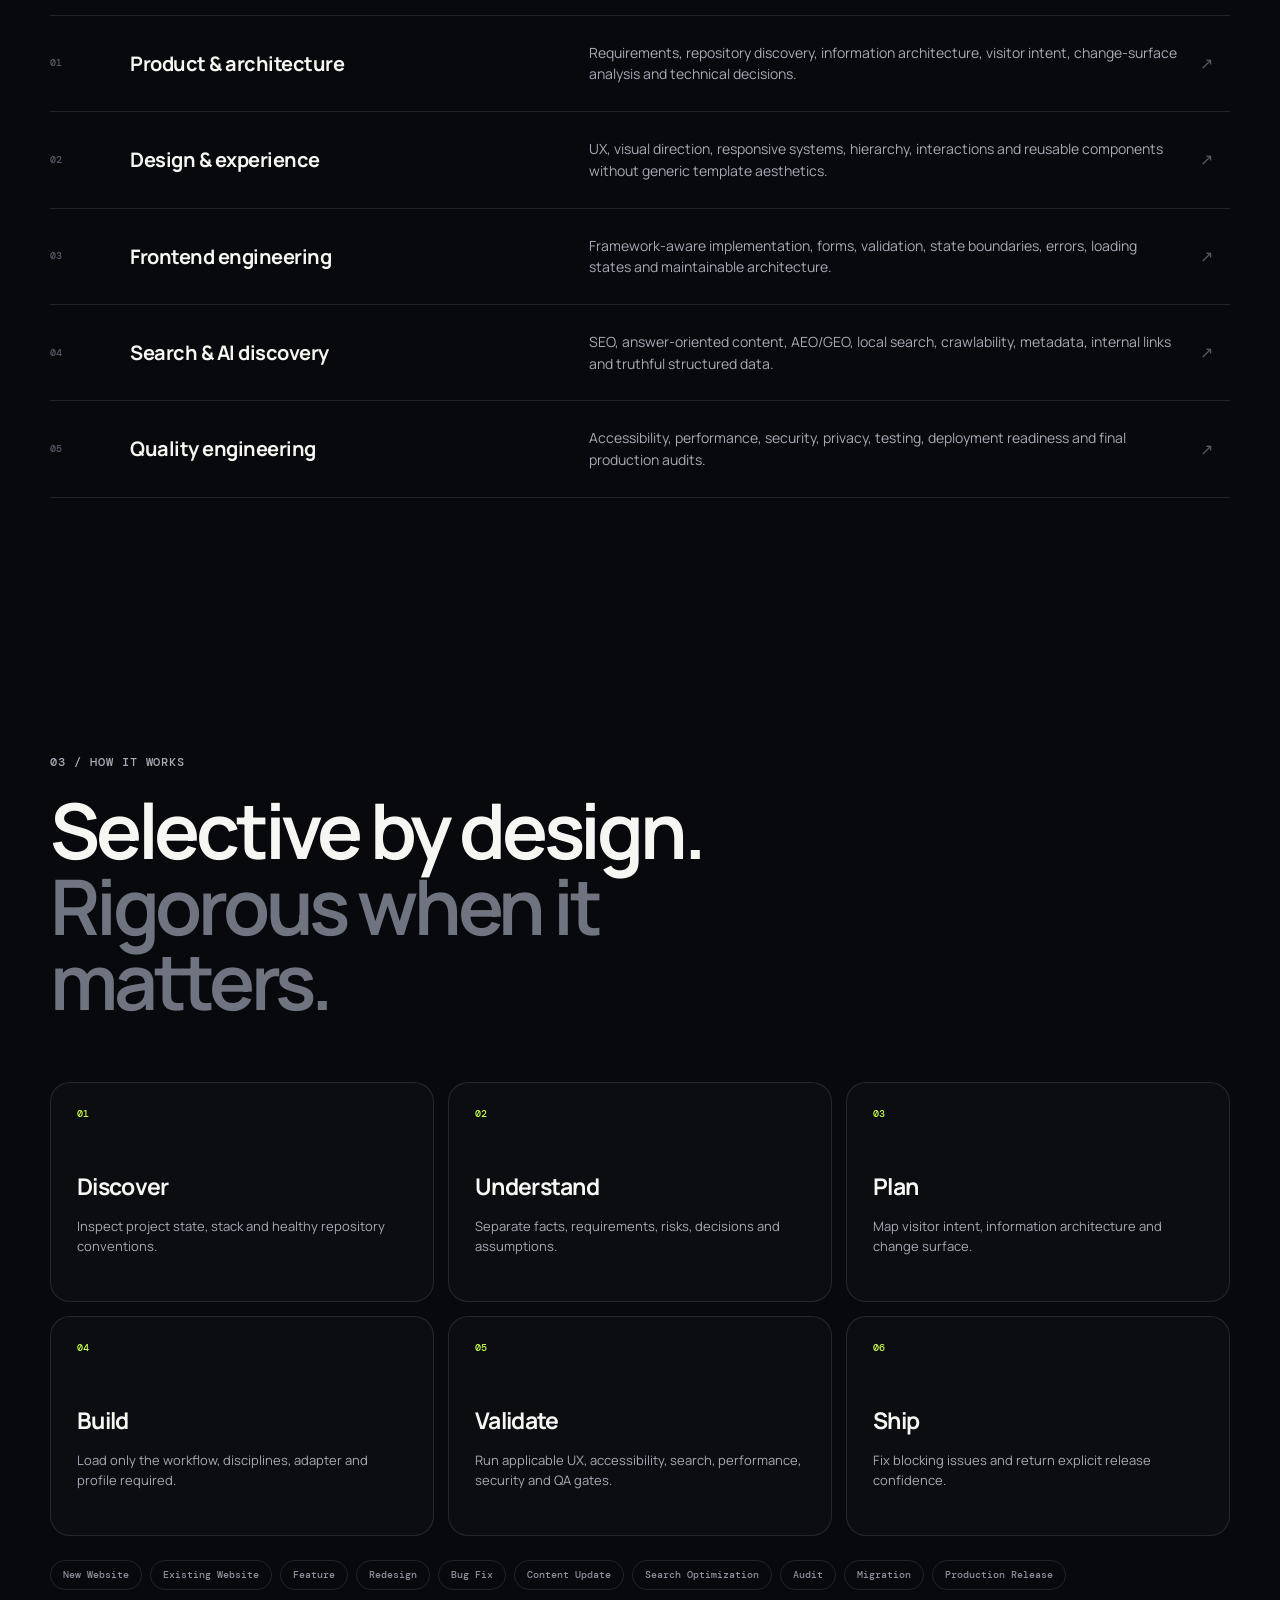
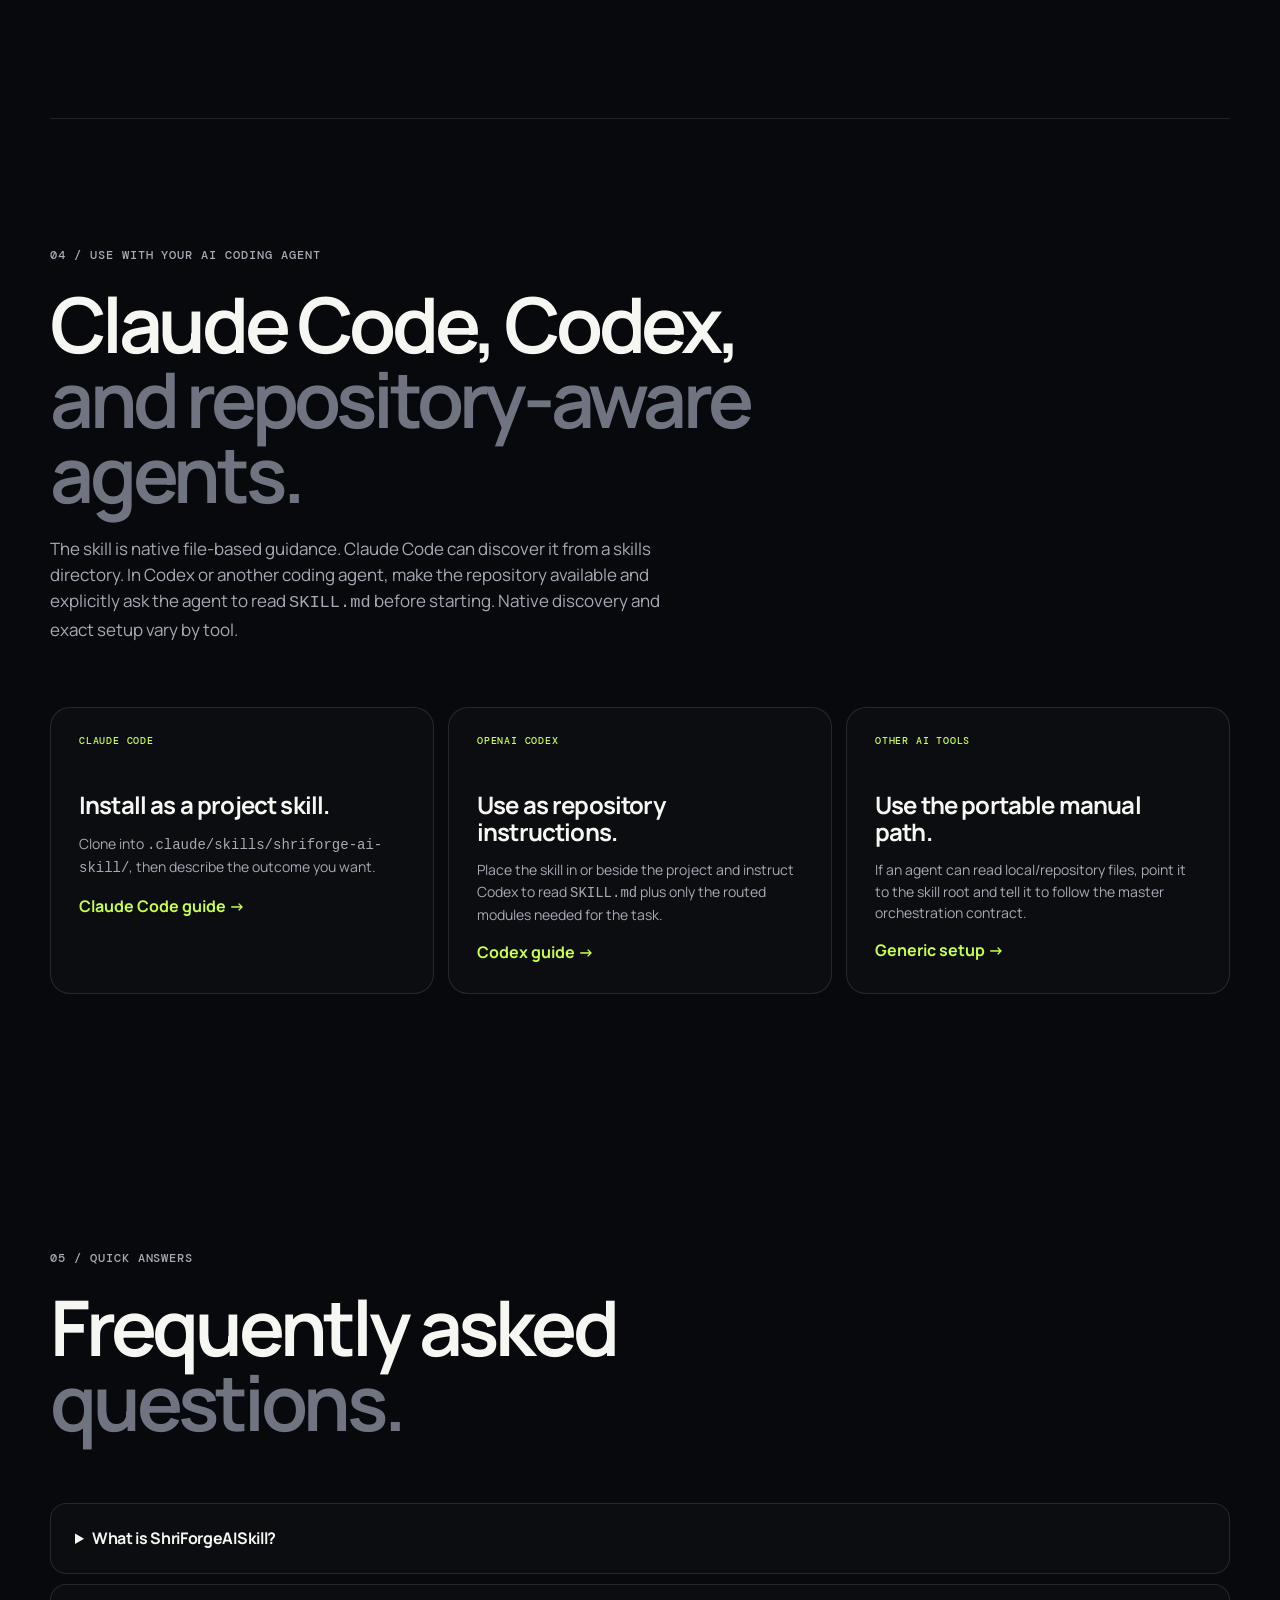
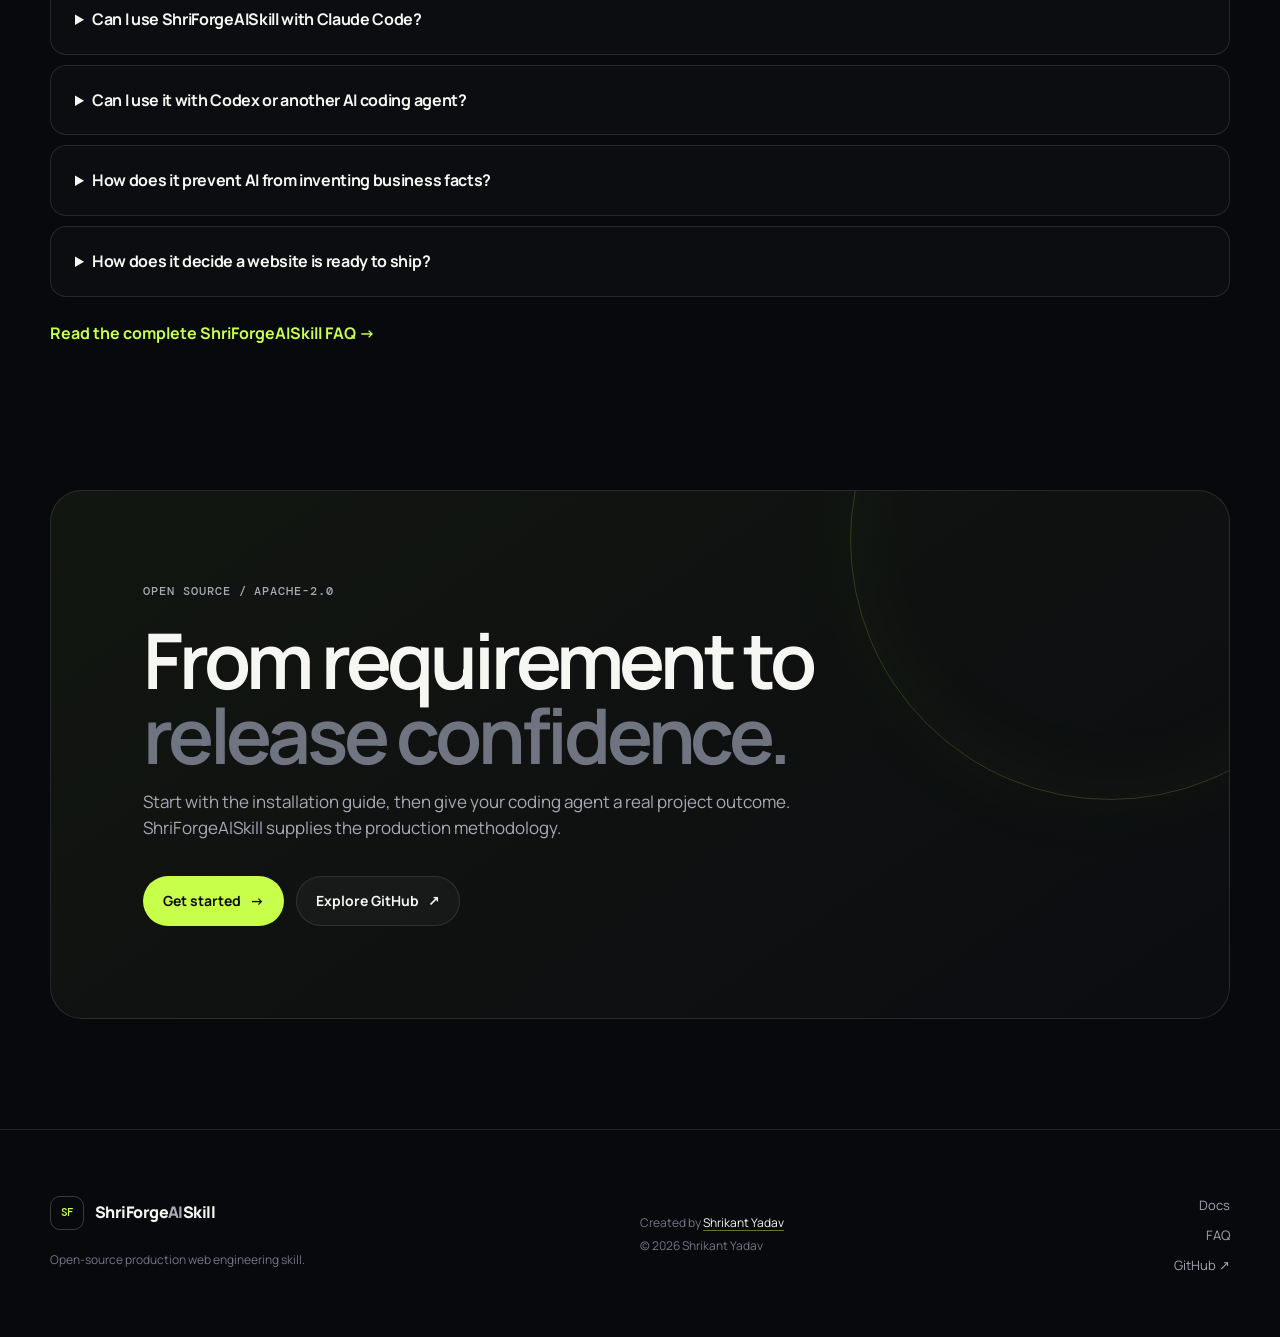
==== commit 703c5191: "docs: improve SEO, AEO, GEO and multi-agent usage guides" ====
--- a/docs/index.html
+++ b/docs/index.html
@@ -3,268 +3,211 @@
 <head>
   <meta charset="utf-8">
   <meta name="viewport" content="width=device-width, initial-scale=1">
-  <meta name="description" content="ShriForgeAISkill is an open-source production web engineering skill by Shrimo Innovations for planning, designing, building, validating, and shipping professional websites.">
+  <title>ShriForgeAISkill — AI Agent Skill for Production-Ready Websites</title>
+  <meta name="description" content="Free open-source AI Agent Skill for Claude Code, Codex and other coding agents to plan, design, build, audit and ship production-ready websites with SEO, AEO/GEO, accessibility, performance, security and quality gates.">
+  <meta name="author" content="Shrikant Yadav">
+  <meta name="robots" content="index,follow,max-image-preview:large,max-snippet:-1,max-video-preview:-1">
   <meta name="theme-color" content="#08090d">
-  <meta property="og:title" content="ShriForgeAISkill — Production Web Engineering Skill">
-  <meta property="og:description" content="From intent to production. An open-source Agent Skill by Shrimo Innovations.">
+  <link rel="canonical" href="https://shrikant9907.github.io/ShriForgeAISkill/">
+  <link rel="alternate" type="text/plain" href="llms.txt" title="LLM-readable project summary">
   <meta property="og:type" content="website">
-  <meta name="twitter:card" content="summary_large_image">
-  <title>ShriForgeAISkill — Production Web Engineering Skill</title>
+  <meta property="og:site_name" content="ShriForgeAISkill">
+  <meta property="og:title" content="ShriForgeAISkill — AI Agent Skill for Production-Ready Websites">
+  <meta property="og:description" content="An open-source production web engineering skill for Claude Code, Codex and other AI coding agents. Plan, build, validate and ship complete websites with explicit quality gates.">
+  <meta property="og:url" content="https://shrikant9907.github.io/ShriForgeAISkill/">
+  <meta name="twitter:card" content="summary">
+  <meta name="twitter:title" content="ShriForgeAISkill — Production Web Engineering Skill">
+  <meta name="twitter:description" content="Open-source AI Agent Skill for full-lifecycle website engineering, SEO/AEO/GEO, accessibility, performance, security and release validation.">
   <link rel="preconnect" href="https://fonts.googleapis.com">
   <link rel="preconnect" href="https://fonts.gstatic.com" crossorigin>
   <link href="https://fonts.googleapis.com/css2?family=DM+Mono:wght@400;500&family=Manrope:wght@400;500;600;700;800&display=swap" rel="stylesheet">
   <link rel="stylesheet" href="styles.css">
   <script defer src="script.js"></script>
+  <script type="application/ld+json">
+  {
+    "@context": "https://schema.org",
+    "@graph": [
+      {
+        "@type": "WebSite",
+        "@id": "https://shrikant9907.github.io/ShriForgeAISkill/#website",
+        "url": "https://shrikant9907.github.io/ShriForgeAISkill/",
+        "name": "ShriForgeAISkill",
+        "description": "Open-source AI Agent Skill for production web engineering.",
+        "inLanguage": "en",
+        "author": {"@id": "https://shrikantyadav.com/#person"}
+      },
+      {
+        "@type": "SoftwareSourceCode",
+        "@id": "https://shrikant9907.github.io/ShriForgeAISkill/#software",
+        "name": "ShriForgeAISkill",
+        "alternateName": "Shri Forge AI Skill",
+        "version": "1.1.1",
+        "description": "An open-source AI Agent Skill for planning, designing, building, auditing, optimizing and shipping production-ready websites with repository-aware engineering and explicit quality gates.",
+        "codeRepository": "https://github.com/shrikant9907/ShriForgeAISkill",
+        "url": "https://shrikant9907.github.io/ShriForgeAISkill/",
+        "license": "https://www.apache.org/licenses/LICENSE-2.0",
+        "programmingLanguage": ["Markdown", "Python", "HTML", "CSS", "JavaScript"],
+        "keywords": ["AI Agent Skill", "Claude Code skill", "Codex", "production-ready websites", "web engineering", "SEO", "AEO", "GEO", "accessibility", "performance", "security", "quality gates"],
+        "author": {"@id": "https://shrikantyadav.com/#person"}
+      },
+      {
+        "@type": "Person",
+        "@id": "https://shrikantyadav.com/#person",
+        "name": "Shrikant Yadav",
+        "url": "https://shrikantyadav.com/",
+        "sameAs": ["https://github.com/shrikant9907"]
+      },
+      {
+        "@type": "FAQPage",
+        "@id": "https://shrikant9907.github.io/ShriForgeAISkill/#faq",
+        "mainEntity": [
+          {
+            "@type": "Question",
+            "name": "What is ShriForgeAISkill?",
+            "acceptedAnswer": {"@type": "Answer", "text": "ShriForgeAISkill is an open-source AI Agent Skill that gives coding agents a structured method to plan, design, build, audit, validate and ship production-ready websites."}
+          },
+          {
+            "@type": "Question",
+            "name": "Can I use ShriForgeAISkill with Claude Code?",
+            "acceptedAnswer": {"@type": "Answer", "text": "Yes. Clone the repository into a Claude Code skills directory, then ask Claude Code to build, improve or audit a website. The repository root containing SKILL.md is the skill root."}
+          },
+          {
+            "@type": "Question",
+            "name": "Can I use ShriForgeAISkill with Codex or another AI coding agent?",
+            "acceptedAnswer": {"@type": "Answer", "text": "Yes, when the coding agent can read repository files. Add ShriForgeAISkill to the workspace or make it available to the agent, then explicitly instruct the agent to read SKILL.md and follow its routing, truth and quality-gate instructions. Native skill discovery varies by tool."}
+          },
+          {
+            "@type": "Question",
+            "name": "How does ShriForgeAISkill prevent invented business facts?",
+            "acceptedAnswer": {"@type": "Answer", "text": "Its Project Truth model separates verified facts, requirements, rules, decisions, assumptions and unknowns so unverified claims are not silently published as facts."}
+          },
+          {
+            "@type": "Question",
+            "name": "How does ShriForgeAISkill decide when a website is ready to ship?",
+            "acceptedAnswer": {"@type": "Answer", "text": "It runs applicable quality gates for requirements, functionality, responsiveness, accessibility, search, content truth, performance, security, privacy, maintainability and deployment, then returns PASS, PASS_WITH_NOTES, BLOCKED or FAIL."}
+          }
+        ]
+      }
+    ]
+  }
+  </script>
 </head>
 <body>
   <a class="skip-link" href="#main">Skip to content</a>
-
   <div class="page-glow" aria-hidden="true"></div>
   <div class="grid-noise" aria-hidden="true"></div>
 
   <header class="site-header" data-header>
     <div class="shell nav-wrap">
-      <a class="brand" href="#top" aria-label="ShriForgeAISkill home">
-        <span class="brand-mark" aria-hidden="true">SF</span>
-        <span>ShriForge<span class="brand-soft">AI</span>Skill</span>
-      </a>
-
+      <a class="brand" href="./" aria-label="ShriForgeAISkill home"><span class="brand-mark" aria-hidden="true">SF</span><span>ShriForge<span class="brand-soft">AI</span>Skill</span></a>
       <nav class="desktop-nav" aria-label="Primary navigation">
-        <a href="#system">System</a>
-        <a href="#capabilities">Capabilities</a>
-        <a href="#workflow">Workflow</a>
-        <a href="#install">Install</a>
+        <a href="#system">System</a><a href="#capabilities">Capabilities</a><a href="getting-started.html">Get started</a><a href="faq.html">FAQ</a>
       </nav>
-
-      <a class="button button-small button-ghost" href="https://github.com/shrimo-innovations/shriforge-ai-skill" target="_blank" rel="noreferrer">
-        GitHub
-        <span aria-hidden="true">↗</span>
-      </a>
+      <a class="button button-small button-ghost" href="https://github.com/shrikant9907/ShriForgeAISkill" target="_blank" rel="noopener noreferrer">GitHub <span aria-hidden="true">↗</span></a>
     </div>
   </header>
 
   <main id="main">
     <section class="hero shell" id="top">
-      <div class="hero-copy reveal">
-        <p class="eyebrow"><span class="status-dot" aria-hidden="true"></span> Open-source production web engineering</p>
-        <h1>From intent<br>to <span class="accent">production.</span></h1>
-        <p class="hero-lede">
-          ShriForgeAISkill gives AI coding agents a disciplined system for discovering, planning,
-          designing, building, validating, and shipping professional websites.
-        </p>
+      <div class="hero-copy reveal is-visible">
+        <p class="eyebrow"><span class="status-dot"></span> Open-source AI Agent Skill · v1.1.1</p>
+        <h1>Build websites<br><span class="accent">like products.</span></h1>
+        <p class="hero-lede"><strong>ShriForgeAISkill is a production web engineering skill for Claude Code, Codex and other AI coding agents.</strong> It turns a website request into a structured lifecycle: understand the repository, establish truth, plan intent and architecture, design, build, validate, fix and ship.</p>
         <div class="hero-actions">
-          <a class="button button-primary" href="#install">Install the skill <span aria-hidden="true">→</span></a>
-          <a class="button button-ghost" href="https://github.com/shrimo-innovations/shriforge-ai-skill" target="_blank" rel="noreferrer">View source <span aria-hidden="true">↗</span></a>
+          <a class="button button-primary" href="getting-started.html">Start using the skill <span aria-hidden="true">→</span></a>
+          <a class="button button-ghost" href="https://github.com/shrikant9907/ShriForgeAISkill" target="_blank" rel="noopener noreferrer">View source <span aria-hidden="true">↗</span></a>
         </div>
-        <div class="hero-meta" aria-label="Project details">
-          <span>Apache-2.0</span>
-          <span>Framework-aware</span>
-          <span>Quality-gated</span>
-          <span>Built by Shrimo Innovations</span>
+        <div class="hero-meta"><span>Apache-2.0</span><span>Framework-aware</span><span>SEO · AEO · GEO</span><span>A11y · Performance · Security</span></div>
+      </div>
+
+      <div class="terminal-card reveal is-visible" aria-label="ShriForgeAISkill execution model">
+        <div class="terminal-top"><div class="terminal-dots" aria-hidden="true"><i></i><i></i><i></i></div><span class="terminal-title">production.website</span><span class="terminal-state">ACTIVE</span></div>
+        <div class="terminal-body">
+          <p><span class="prompt">›</span> Build a complete professional website.</p>
+          <div class="trace">
+            <div><span>01</span><strong>DISCOVER</strong><em>repository + constraints</em></div>
+            <div><span>02</span><strong>TRUTH</strong><em>facts ≠ assumptions</em></div>
+            <div><span>03</span><strong>INTENT</strong><em>audience → action</em></div>
+            <div><span>04</span><strong>ARCHITECT</strong><em>pages + components</em></div>
+            <div><span>05</span><strong>BUILD</strong><em>small coherent change</em></div>
+            <div><span>06</span><strong>VALIDATE</strong><em>quality gates</em></div>
+            <div><span>07</span><strong>SHIP</strong><em>explicit status</em></div>
+          </div>
+          <div class="terminal-result"><span>Release confidence</span><strong>PASS / NOTES / BLOCKED / FAIL</strong></div>
         </div>
       </div>
-
-      <div class="hero-system reveal" aria-label="ShriForgeAISkill workflow visualization">
-        <div class="terminal-card">
-          <div class="terminal-top">
-            <span class="terminal-dots" aria-hidden="true"><i></i><i></i><i></i></span>
-            <span class="terminal-title">shriforge-ai-skill / execution</span>
-            <span class="terminal-state">PASS</span>
-          </div>
-          <div class="terminal-body">
-            <p><span class="prompt">›</span> Build a premium school website for India.</p>
-            <div class="trace">
-              <div><span>01</span><strong>DISCOVER</strong><em>repository + requirements</em></div>
-              <div><span>02</span><strong>TRUTH</strong><em>facts + assumptions</em></div>
-              <div><span>03</span><strong>INTENT</strong><em>audience + journeys</em></div>
-              <div><span>04</span><strong>ARCHITECT</strong><em>pages + components</em></div>
-              <div><span>05</span><strong>BUILD</strong><em>selective modules</em></div>
-              <div><span>06</span><strong>VALIDATE</strong><em>quality gates</em></div>
-              <div><span>07</span><strong>SHIP</strong><em>release status</em></div>
-            </div>
-            <div class="terminal-result">
-              <span>release</span>
-              <strong>PASS_WITH_NOTES</strong>
-            </div>
-          </div>
-        </div>
-      </div>
-    </section>
-
-    <section class="marquee" aria-label="Core principles">
-      <div class="marquee-track">
-        <span>REPOSITORY FIRST</span><i>✦</i><span>EVIDENCE BEFORE CLAIMS</span><i>✦</i><span>INTENT BEFORE PAGES</span><i>✦</i><span>SELECTIVE EXECUTION</span><i>✦</i><span>VALIDATE BEFORE SHIP</span><i>✦</i>
-        <span>REPOSITORY FIRST</span><i>✦</i><span>EVIDENCE BEFORE CLAIMS</span><i>✦</i><span>INTENT BEFORE PAGES</span><i>✦</i><span>SELECTIVE EXECUTION</span><i>✦</i><span>VALIDATE BEFORE SHIP</span><i>✦</i>
-      </div>
-    </section>
+    </section>
+
+    <div class="marquee" aria-hidden="true"><div class="marquee-track"><span>REPOSITORY FIRST</span><i>✦</i><span>PROJECT TRUTH</span><i>✦</i><span>INTENT FIRST</span><i>✦</i><span>SEO + AEO + GEO</span><i>✦</i><span>ACCESSIBILITY</span><i>✦</i><span>PERFORMANCE</span><i>✦</i><span>SECURITY</span><i>✦</i><span>QUALITY GATES</span><i>✦</i><span>REPOSITORY FIRST</span><i>✦</i><span>PROJECT TRUTH</span><i>✦</i><span>INTENT FIRST</span><i>✦</i><span>SEO + AEO + GEO</span><i>✦</i><span>ACCESSIBILITY</span><i>✦</i><span>PERFORMANCE</span><i>✦</i><span>SECURITY</span><i>✦</i><span>QUALITY GATES</span><i>✦</i></div></div>
 
     <section class="section shell" id="system">
-      <div class="section-heading reveal">
-        <p class="kicker">01 / THE SYSTEM</p>
-        <h2>Not a giant prompt.<br><span>A production methodology.</span></h2>
-        <p>One orchestrator routes only the modules that matter for the current task, keeping context focused while protecting engineering quality.</p>
-      </div>
-
+      <div class="section-heading reveal"><p class="kicker">01 / FULL WEBSITE LIFECYCLE</p><h2>More than a website generator.<br><span>A production methodology.</span></h2><p>ShriForgeAISkill coordinates the work that normally gets split across separate design, frontend, SEO, accessibility, performance, security and QA prompts.</p></div>
       <div class="feature-grid">
-        <article class="feature-card feature-card-wide reveal">
-          <div class="feature-index">01</div>
-          <div>
-            <p class="card-label">Project Truth</p>
-            <h3>Facts stay facts. Assumptions stay visible.</h3>
-            <p>Separate FACT, REQUIREMENT, RULE, DECISION, ASSUMPTION, and UNKNOWN so agents do not silently invent business claims.</p>
-          </div>
-          <div class="truth-stack" aria-hidden="true">
-            <span class="truth-fact">FACT</span>
-            <span>REQUIREMENT</span>
-            <span>DECISION</span>
-            <span class="truth-assumption">ASSUMPTION</span>
-          </div>
-        </article>
-
-        <article class="feature-card reveal">
-          <div class="feature-index">02</div>
-          <p class="card-label">Intent architecture</p>
-          <h3>Start with what people need to accomplish.</h3>
-          <p>Audience → intent → information → trust → page → content → action.</p>
-          <div class="mini-flow" aria-hidden="true"><span>Audience</span><b>→</b><span>Intent</span><b>→</b><span>Action</span></div>
-        </article>
-
-        <article class="feature-card reveal">
-          <div class="feature-index">03</div>
-          <p class="card-label">Change surface</p>
-          <h3>Understand impact before touching code.</h3>
-          <p>Map routes, components, content, tests, metadata, accessibility, and deployment implications before significant edits.</p>
-        </article>
-
-        <article class="feature-card reveal">
-          <div class="feature-index">04</div>
-          <p class="card-label">Quality loop</p>
-          <h3>Build. Validate. Fix. Re-validate.</h3>
-          <p>Generated code is not the finish line. Applicable quality gates decide whether work is actually complete.</p>
-        </article>
-
-        <article class="feature-card feature-card-accent reveal">
-          <div class="feature-index">05</div>
-          <p class="card-label">Release confidence</p>
-          <h3>Completion is explicit.</h3>
-          <div class="release-list">
-            <span><i class="state-pass"></i> PASS</span>
-            <span><i class="state-notes"></i> PASS_WITH_NOTES</span>
-            <span><i class="state-block"></i> BLOCKED</span>
-            <span><i class="state-fail"></i> FAIL</span>
-          </div>
-        </article>
+        <article class="feature-card feature-card-wide reveal"><div class="feature-index">01</div><div><p class="card-label">Project Truth</p><h3>Stop AI agents from turning assumptions into business claims.</h3><p>Facts, requirements, rules, decisions, assumptions and unknowns are tracked separately. If a school affiliation, award, statistic, testimonial or credential is not verified, the skill does not present it as fact.</p></div><div class="truth-stack" aria-hidden="true"><span class="truth-fact">FACT</span><span>REQUIREMENT</span><span>DECISION</span><span class="truth-assumption">ASSUMPTION</span></div></article>
+        <article class="feature-card reveal"><div class="feature-index">02</div><p class="card-label">Intent-first architecture</p><h3>Start with what visitors need to accomplish.</h3><p>Audience → intent → information → trust → page → content → action.</p><div class="mini-flow" aria-hidden="true"><span>Audience</span><b>→</b><span>Intent</span><b>→</b><span>Action</span></div></article>
+        <article class="feature-card reveal"><div class="feature-index">03</div><p class="card-label">Repository-aware</p><h3>Understand healthy existing code before replacing it.</h3><p>The skill maps architecture, conventions, dependencies, content, tests and change surface before significant edits.</p></article>
+        <article class="feature-card reveal"><div class="feature-index">04</div><p class="card-label">Continuous quality loop</p><h3>Build. Validate. Fix. Re-validate.</h3><p>A successful build is evidence, not the definition of completion. Applicable gates decide whether the result is ready.</p></article>
+        <article class="feature-card feature-card-accent reveal"><div class="feature-index">05</div><p class="card-label">Release confidence</p><h3>Completion is explicit.</h3><div class="release-list"><span><i class="state-pass"></i> PASS</span><span><i class="state-notes"></i> PASS_WITH_NOTES</span><span><i class="state-block"></i> BLOCKED</span><span><i class="state-fail"></i> FAIL</span></div></article>
       </div>
     </section>
 
     <section class="section section-border shell" id="capabilities">
-      <div class="section-heading section-heading-split reveal">
-        <div>
-          <p class="kicker">02 / CAPABILITIES</p>
-          <h2>One skill.<br><span>Full website lifecycle.</span></h2>
-        </div>
-        <p>Product thinking, design, engineering, discoverability, and quality assurance are coordinated rather than treated as isolated checklists.</p>
-      </div>
-
+      <div class="section-heading section-heading-split reveal"><div><p class="kicker">02 / CAPABILITIES</p><h2>One skill.<br><span>Full production coverage.</span></h2></div><p>Use it for greenfield websites, existing repositories, features, redesigns, bug fixes, content updates, search optimization, audits, migrations and production releases.</p></div>
       <div class="capability-list">
-        <article class="cap-row reveal">
-          <span class="cap-num">01</span><h3>Product & architecture</h3><p>Requirements, repository discovery, information architecture, visitor intent, change-surface analysis.</p><span class="cap-arrow" aria-hidden="true">↗</span>
-        </article>
-        <article class="cap-row reveal">
-          <span class="cap-num">02</span><h3>Design & experience</h3><p>UX, visual direction, responsive systems, content hierarchy, interactions, reusable components.</p><span class="cap-arrow" aria-hidden="true">↗</span>
-        </article>
-        <article class="cap-row reveal">
-          <span class="cap-num">03</span><h3>Frontend engineering</h3><p>Framework-aware implementation, forms, state boundaries, error/loading states, maintainability.</p><span class="cap-arrow" aria-hidden="true">↗</span>
-        </article>
-        <article class="cap-row reveal">
-          <span class="cap-num">04</span><h3>Search & discovery</h3><p>SEO, AEO/GEO, local search, metadata, internal linking, and truthful structured data.</p><span class="cap-arrow" aria-hidden="true">↗</span>
-        </article>
-        <article class="cap-row reveal">
-          <span class="cap-num">05</span><h3>Quality engineering</h3><p>Accessibility, performance, security, privacy, testing, deployment readiness, final audits.</p><span class="cap-arrow" aria-hidden="true">↗</span>
-        </article>
+        <article class="cap-row reveal"><span class="cap-num">01</span><h3>Product & architecture</h3><p>Requirements, repository discovery, information architecture, visitor intent, change-surface analysis and technical decisions.</p><span class="cap-arrow" aria-hidden="true">↗</span></article>
+        <article class="cap-row reveal"><span class="cap-num">02</span><h3>Design & experience</h3><p>UX, visual direction, responsive systems, hierarchy, interactions and reusable components without generic template aesthetics.</p><span class="cap-arrow" aria-hidden="true">↗</span></article>
+        <article class="cap-row reveal"><span class="cap-num">03</span><h3>Frontend engineering</h3><p>Framework-aware implementation, forms, validation, state boundaries, errors, loading states and maintainable architecture.</p><span class="cap-arrow" aria-hidden="true">↗</span></article>
+        <article class="cap-row reveal"><span class="cap-num">04</span><h3>Search & AI discovery</h3><p>SEO, answer-oriented content, AEO/GEO, local search, crawlability, metadata, internal links and truthful structured data.</p><span class="cap-arrow" aria-hidden="true">↗</span></article>
+        <article class="cap-row reveal"><span class="cap-num">05</span><h3>Quality engineering</h3><p>Accessibility, performance, security, privacy, testing, deployment readiness and final production audits.</p><span class="cap-arrow" aria-hidden="true">↗</span></article>
       </div>
     </section>
 
     <section class="section shell" id="workflow">
-      <div class="section-heading reveal">
-        <p class="kicker">03 / WORKFLOW</p>
-        <h2>Selective by design.<br><span>Rigorous when it matters.</span></h2>
-      </div>
-
+      <div class="section-heading reveal"><p class="kicker">03 / HOW IT WORKS</p><h2>Selective by design.<br><span>Rigorous when it matters.</span></h2></div>
       <div class="workflow-board reveal">
-        <div class="workflow-line" aria-hidden="true"></div>
-        <div class="workflow-step"><span>01</span><strong>Discover</strong><p>Inspect project state and repository conventions.</p></div>
-        <div class="workflow-step"><span>02</span><strong>Understand</strong><p>Separate facts, requirements, risks, and assumptions.</p></div>
-        <div class="workflow-step"><span>03</span><strong>Plan</strong><p>Map intent, information architecture, and change surface.</p></div>
-        <div class="workflow-step"><span>04</span><strong>Build</strong><p>Load only the disciplines and adapter required.</p></div>
-        <div class="workflow-step"><span>05</span><strong>Validate</strong><p>Run applicable accessibility, search, performance, security, and QA gates.</p></div>
-        <div class="workflow-step"><span>06</span><strong>Ship</strong><p>Return explicit release confidence and remaining notes.</p></div>
-      </div>
-
-      <div class="workflow-tags reveal" aria-label="Supported workflows">
-        <span>New Website</span><span>Existing Website</span><span>Feature</span><span>Redesign</span><span>Bug Fix</span><span>Content Update</span><span>Search Optimization</span><span>Audit</span><span>Migration</span><span>Production Release</span>
-      </div>
-    </section>
-
-    <section class="section section-border shell" id="install">
-      <div class="install-grid">
-        <div class="section-heading reveal">
-          <p class="kicker">04 / INSTALL</p>
-          <h2>Drop it in.<br><span>Give it an outcome.</span></h2>
-          <p>Install ShriForgeAISkill as a Claude Code skill, then describe what you want to build or improve. The skill handles routing and quality methodology.</p>
-          <a class="button button-primary" href="https://github.com/shrimo-innovations/shriforge-ai-skill" target="_blank" rel="noreferrer">Open on GitHub <span aria-hidden="true">↗</span></a>
-        </div>
-
-        <div class="code-panel reveal">
-          <div class="code-tabs" role="tablist" aria-label="Installation examples">
-            <button class="code-tab is-active" type="button" role="tab" aria-selected="true" data-code-tab="install">Install</button>
-            <button class="code-tab" type="button" role="tab" aria-selected="false" data-code-tab="prompt">Prompt</button>
-          </div>
-          <pre class="code-block is-active" data-code-panel="install"><code><span class="code-comment"># Project-local Claude Code skill</span>
-git clone \
-  https://github.com/shrimo-innovations/shriforge-ai-skill.git \
-  .claude/skills/shriforge-ai-skill
-
-<span class="code-comment"># Validate the repository</span>
-python scripts/validate_repo.py</code></pre>
-          <pre class="code-block" data-code-panel="prompt"><code>Build a production-ready website for a school in India.
-
-Make it professional, trustworthy and mobile-first.
-Handle architecture, design, implementation, SEO,
-accessibility, performance, testing and final validation.
-
-Do not invent school facts.</code></pre>
-        </div>
-      </div>
+        <div class="workflow-step"><span>01</span><strong>Discover</strong><p>Inspect project state, stack and healthy repository conventions.</p></div>
+        <div class="workflow-step"><span>02</span><strong>Understand</strong><p>Separate facts, requirements, risks, decisions and assumptions.</p></div>
+        <div class="workflow-step"><span>03</span><strong>Plan</strong><p>Map visitor intent, information architecture and change surface.</p></div>
+        <div class="workflow-step"><span>04</span><strong>Build</strong><p>Load only the workflow, disciplines, adapter and profile required.</p></div>
+        <div class="workflow-step"><span>05</span><strong>Validate</strong><p>Run applicable UX, accessibility, search, performance, security and QA gates.</p></div>
+        <div class="workflow-step"><span>06</span><strong>Ship</strong><p>Fix blocking issues and return explicit release confidence.</p></div>
+      </div>
+      <div class="workflow-tags reveal" aria-label="Supported workflows"><span>New Website</span><span>Existing Website</span><span>Feature</span><span>Redesign</span><span>Bug Fix</span><span>Content Update</span><span>Search Optimization</span><span>Audit</span><span>Migration</span><span>Production Release</span></div>
+    </section>
+
+    <section class="section section-border shell" id="agents">
+      <div class="section-heading reveal"><p class="kicker">04 / USE WITH YOUR AI CODING AGENT</p><h2>Claude Code, Codex,<br><span>and repository-aware agents.</span></h2><p>The skill is native file-based guidance. Claude Code can discover it from a skills directory. In Codex or another coding agent, make the repository available and explicitly ask the agent to read <code>SKILL.md</code> before starting. Native discovery and exact setup vary by tool.</p></div>
+      <div class="agent-grid">
+        <article class="agent-card reveal"><span>Claude Code</span><h3>Install as a project skill.</h3><p>Clone into <code>.claude/skills/shriforge-ai-skill/</code>, then describe the outcome you want.</p><a href="claude-code.html">Claude Code guide →</a></article>
+        <article class="agent-card reveal"><span>OpenAI Codex</span><h3>Use as repository instructions.</h3><p>Place the skill in or beside the project and instruct Codex to read <code>SKILL.md</code> plus only the routed modules needed for the task.</p><a href="codex.html">Codex guide →</a></article>
+        <article class="agent-card reveal"><span>Other AI tools</span><h3>Use the portable manual path.</h3><p>If an agent can read local/repository files, point it to the skill root and tell it to follow the master orchestration contract.</p><a href="getting-started.html#other-tools">Generic setup →</a></article>
+      </div>
+    </section>
+
+    <section class="section shell" id="faq">
+      <div class="section-heading reveal"><p class="kicker">05 / QUICK ANSWERS</p><h2>Frequently asked<br><span>questions.</span></h2></div>
+      <div class="faq-list">
+        <details class="faq-item reveal"><summary>What is ShriForgeAISkill?</summary><p>ShriForgeAISkill is an open-source AI Agent Skill that gives coding agents a structured method to plan, design, build, audit, validate and ship production-ready websites.</p></details>
+        <details class="faq-item reveal"><summary>Can I use ShriForgeAISkill with Claude Code?</summary><p>Yes. Clone the repository into a Claude Code skills directory, then ask Claude Code to build, improve or audit a website. The directory containing <code>SKILL.md</code> is the skill root.</p></details>
+        <details class="faq-item reveal"><summary>Can I use it with Codex or another AI coding agent?</summary><p>Yes, when the agent can read repository files. Make ShriForgeAISkill available in the workspace and explicitly instruct the agent to read <code>SKILL.md</code> and follow its routing, Project Truth and quality-gate instructions. Native skill discovery varies by tool.</p></details>
+        <details class="faq-item reveal"><summary>How does it prevent AI from inventing business facts?</summary><p>The Project Truth model keeps verified facts separate from requirements, rules, decisions, assumptions and unknowns. Unverified claims should be omitted, clearly marked or requested when essential.</p></details>
+        <details class="faq-item reveal"><summary>How does it decide a website is ready to ship?</summary><p>It runs the quality gates applicable to the task and returns one of four explicit states: PASS, PASS_WITH_NOTES, BLOCKED or FAIL.</p></details>
+      </div>
+      <p class="section-link reveal"><a href="faq.html">Read the complete ShriForgeAISkill FAQ →</a></p>
     </section>
 
     <section class="cta-section shell reveal">
-      <div class="cta-orb" aria-hidden="true"></div>
-      <p class="kicker">OPEN SOURCE / APACHE-2.0</p>
-      <h2>Build websites like<br><span>finished products.</span></h2>
-      <p>ShriForgeAISkill is open source and built for developers, teams, and AI coding agents that care about what happens after code generation.</p>
-      <div class="hero-actions cta-actions">
-        <a class="button button-primary" href="https://github.com/shrimo-innovations/shriforge-ai-skill" target="_blank" rel="noreferrer">Explore the repository <span aria-hidden="true">↗</span></a>
-        <a class="button button-ghost" href="https://github.com/shrimo-innovations/shriforge-ai-skill/issues" target="_blank" rel="noreferrer">Contribute</a>
-      </div>
+      <div class="cta-orb" aria-hidden="true"></div><p class="kicker">OPEN SOURCE / APACHE-2.0</p><h2>From requirement to<br><span>release confidence.</span></h2><p>Start with the installation guide, then give your coding agent a real project outcome. ShriForgeAISkill supplies the production methodology.</p>
+      <div class="hero-actions cta-actions"><a class="button button-primary" href="getting-started.html">Get started <span aria-hidden="true">→</span></a><a class="button button-ghost" href="https://github.com/shrikant9907/ShriForgeAISkill" target="_blank" rel="noopener noreferrer">Explore GitHub <span aria-hidden="true">↗</span></a></div>
     </section>
   </main>
 
   <footer class="site-footer">
     <div class="shell footer-grid">
-      <div>
-        <a class="brand footer-brand" href="#top"><span class="brand-mark" aria-hidden="true">SF</span><span>ShriForge<span class="brand-soft">AI</span>Skill</span></a>
-        <p>Production Web Engineering Skill by Shrimo Innovations.</p>
-      </div>
-      <div class="footer-meta">
-        <p>Created by <strong>Shrikant Yadav</strong></p>
-        <p>© <span data-year></span> Shrimo Innovations</p>
-      </div>
-      <div class="footer-links">
-        <a href="https://github.com/shrimo-innovations/shriforge-ai-skill" target="_blank" rel="noreferrer">GitHub ↗</a>
-        <a href="https://github.com/shrimo-innovations/shriforge-ai-skill/blob/main/LICENSE" target="_blank" rel="noreferrer">License ↗</a>
-      </div>
+      <div><a class="brand footer-brand" href="./"><span class="brand-mark" aria-hidden="true">SF</span><span>ShriForge<span class="brand-soft">AI</span>Skill</span></a><p>Open-source production web engineering skill.</p></div>
+      <div class="footer-meta"><p>Created by <a class="author-link" href="https://shrikantyadav.com/" rel="me">Shrikant Yadav</a></p><p>© <span data-year></span> Shrikant Yadav</p></div>
+      <div class="footer-links"><a href="getting-started.html">Docs</a><a href="faq.html">FAQ</a><a href="https://github.com/shrikant9907/ShriForgeAISkill" target="_blank" rel="noopener noreferrer">GitHub ↗</a></div>
     </div>
   </footer>
 </body>
-</html>
+</html>
--- a/docs/styles.css
+++ b/docs/styles.css
@@ -297,3 +297,46 @@
   *, *::before, *::after { animation-duration: .01ms !important; animation-iteration-count: 1 !important; transition-duration: .01ms !important; }
   .reveal { opacity: 1; transform: none; }
 }
+
+
+/* Documentation and discovery pages */
+.author-link { color: var(--text); text-decoration: underline; text-decoration-color: rgba(199,255,74,.45); text-underline-offset: 3px; }
+.author-link:hover { color: var(--accent); }
+.agent-grid { display: grid; grid-template-columns: repeat(3, 1fr); gap: 14px; }
+.agent-card { min-height: 260px; padding: 28px; border: 1px solid var(--line); border-radius: 20px; background: rgba(255,255,255,.02); }
+.agent-card > span { display: block; margin-bottom: 46px; color: var(--accent); font: 500 10px/1 "DM Mono", monospace; text-transform: uppercase; letter-spacing: .08em; }
+.agent-card h3 { margin: 0 0 14px; font-size: 24px; line-height: 1.1; letter-spacing: -.035em; }
+.agent-card p { color: var(--muted); font-size: 14px; }
+.agent-card a, .section-link a { color: var(--accent); font-weight: 700; }
+.faq-list { display: grid; gap: 10px; }
+.faq-item { border: 1px solid var(--line); border-radius: 16px; background: rgba(255,255,255,.02); }
+.faq-item summary { cursor: pointer; padding: 22px 24px; font-weight: 700; letter-spacing: -.02em; }
+.faq-item p { margin: 0; padding: 0 24px 24px; color: var(--muted); max-width: 900px; }
+.section-link { margin-top: 24px; }
+.docs-main { padding-bottom: 100px; }
+.breadcrumb { display: flex; flex-wrap: wrap; gap: 9px; padding-top: 34px; color: #777c89; font: 500 11px/1.5 "DM Mono", monospace; }
+.breadcrumb a:hover { color: var(--accent); }
+.docs-hero { max-width: 920px; padding: 86px 0 72px; border-bottom: 1px solid var(--line); }
+.docs-hero h1 { margin: 0; font-size: clamp(48px, 7vw, 86px); line-height: .96; letter-spacing: -.06em; }
+.docs-hero > p:last-child { max-width: 820px; margin: 28px 0 0; color: var(--muted); font-size: 18px; }
+.docs-hero strong { color: var(--text); }
+.docs-section { max-width: 920px; padding: 70px 0; border-bottom: 1px solid var(--line); }
+.docs-section h2 { margin: 0 0 18px; font-size: clamp(29px, 4vw, 44px); line-height: 1.05; letter-spacing: -.045em; }
+.docs-section h3 { letter-spacing: -.025em; }
+.docs-section > p, .docs-section li { color: var(--muted); font-size: 16px; }
+.docs-section code { font-family: "DM Mono", monospace; color: #d9f9a0; }
+.doc-code { margin: 26px 0; padding: 24px; overflow-x: auto; border: 1px solid var(--line); border-radius: 16px; background: #0b0d12; color: #d4d7df; font: 400 12px/1.8 "DM Mono", monospace; white-space: pre-wrap; }
+.doc-list { display: grid; gap: 10px; padding-left: 20px; }
+.release-table { display: grid; gap: 8px; margin-top: 24px; }
+.release-table > div { display: grid; grid-template-columns: 180px 1fr; gap: 18px; padding: 16px 18px; border: 1px solid var(--line); border-radius: 12px; }
+.release-table strong { color: var(--accent); font: 500 11px/1.5 "DM Mono", monospace; }
+.release-table span { color: var(--muted); font-size: 14px; }
+.faq-page { display: grid; gap: 0; }
+.faq-answer { padding: 36px 0; border-bottom: 1px solid var(--line); }
+.faq-answer:last-child { border-bottom: 0; }
+.faq-answer h2 { font-size: clamp(25px, 3vw, 36px); }
+.faq-answer p { max-width: 800px; margin: 0; color: var(--muted); }
+.docs-next a { color: var(--accent); font-weight: 700; }
+.agent-grid.compact .agent-card { min-height: 230px; }
+@media (max-width: 880px) { .agent-grid { grid-template-columns: 1fr; } .agent-card > span { margin-bottom: 26px; } }
+@media (max-width: 640px) { .docs-hero { padding-top: 62px; } .docs-section { padding: 52px 0; } .release-table > div { grid-template-columns: 1fr; gap: 6px; } }
